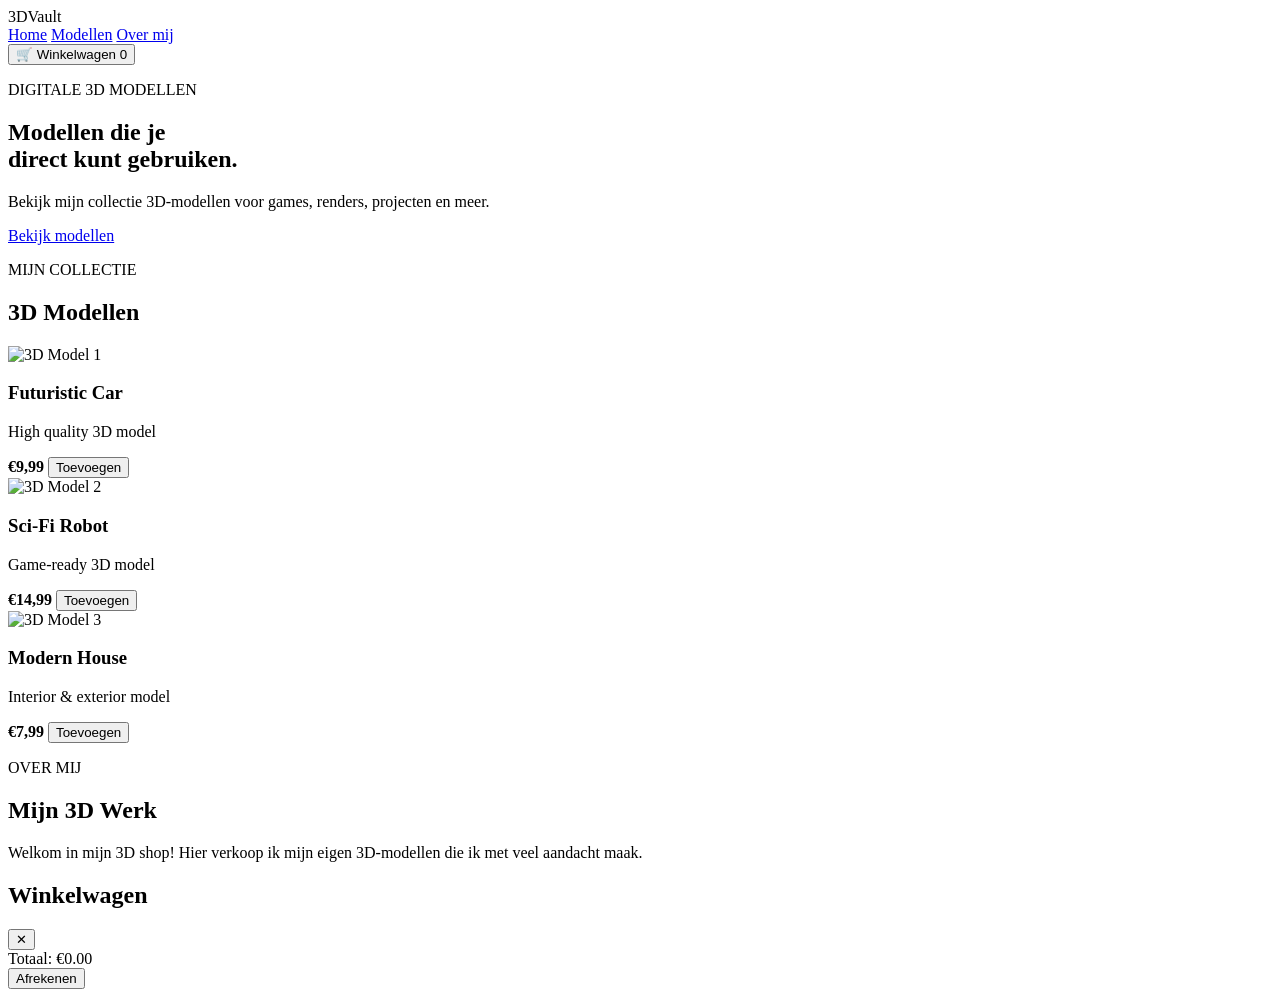
==== index.html @ 5f4915e8 "Add initial index.html for 3D shop Initial HTML structure for a 3D shop website, including sections " ====
<!DOCTYPE html>
<html lang="nl">
<head>
    <meta charset="UTF-8">
    <meta name="viewport" content="width=device-width, initial-scale=1.0">
    <title>Mijn 3D Shop</title>
    <link rel="stylesheet" href="style.css">
</head>

<body>

<header>
    <div class="logo">3D<span>Vault</span></div>

    <nav>
        <a href="#home">Home</a>
        <a href="#models">Modellen</a>
        <a href="#about">Over mij</a>
    </nav>

    <button class="cart-button" onclick="openCart()">
        🛒 Winkelwagen <span id="cart-count">0</span>
    </button>
</header>


<section id="home" class="hero">
    <div>
        <p class="small-title">DIGITALE 3D MODELLEN</p>

        <h1>Modellen die je<br><span>direct kunt gebruiken.</span></h1>

        <p class="hero-text">
            Bekijk mijn collectie 3D-modellen voor games,
            renders, projecten en meer.
        </p>

        <a href="#models" class="hero-button">Bekijk modellen</a>
    </div>
</section>


<section id="models" class="products-section">

    <div class="section-title">
        <p class="small-title">MIJN COLLECTIE</p>
        <h2>3D Modellen</h2>
    </div>

    <div class="products">

        <!-- MODEL 1 -->
        <div class="product">
            <div class="product-image">
                <img src="images/model1.jpg" alt="3D Model 1">
            </div>

            <div class="product-info">
                <h3>Futuristic Car</h3>
                <p>High quality 3D model</p>

                <div class="product-bottom">
                    <strong>€9,99</strong>
                    <button onclick="addToCart('Futuristic Car', 9.99)">
                        Toevoegen
                    </button>
                </div>
            </div>
        </div>


        <!-- MODEL 2 -->
        <div class="product">
            <div class="product-image">
                <img src="images/model2.jpg" alt="3D Model 2">
            </div>

            <div class="product-info">
                <h3>Sci-Fi Robot</h3>
                <p>Game-ready 3D model</p>

                <div class="product-bottom">
                    <strong>€14,99</strong>
                    <button onclick="addToCart('Sci-Fi Robot', 14.99)">
                        Toevoegen
                    </button>
                </div>
            </div>
        </div>


        <!-- MODEL 3 -->
        <div class="product">
            <div class="product-image">
                <img src="images/model3.jpg" alt="3D Model 3">
            </div>

            <div class="product-info">
                <h3>Modern House</h3>
                <p>Interior & exterior model</p>

                <div class="product-bottom">
                    <strong>€7,99</strong>
                    <button onclick="addToCart('Modern House', 7.99)">
                        Toevoegen
                    </button>
                </div>
            </div>
        </div>

    </div>
</section>


<section id="about" class="about">
    <p class="small-title">OVER MIJ</p>

    <h2>Mijn 3D Werk</h2>

    <p>
        Welkom in mijn 3D shop! Hier verkoop ik mijn eigen
        3D-modellen die ik met veel aandacht maak.
    </p>
</section>


<!-- WINKELWAGEN -->

<div id="cart" class="cart">
    <div class="cart-header">
        <h2>Winkelwagen</h2>
        <button onclick="closeCart()">✕</button>
    </div>

    <div id="cart-items"></div>

    <div class="cart-total">
        Totaal: €<span id="cart-total">0.00</span>
    </div>

    <button class="checkout-button" onclick="checkout()">
        Afrekenen
    </button>
</div>


<script src="script.js"></script>

</body>
</html>
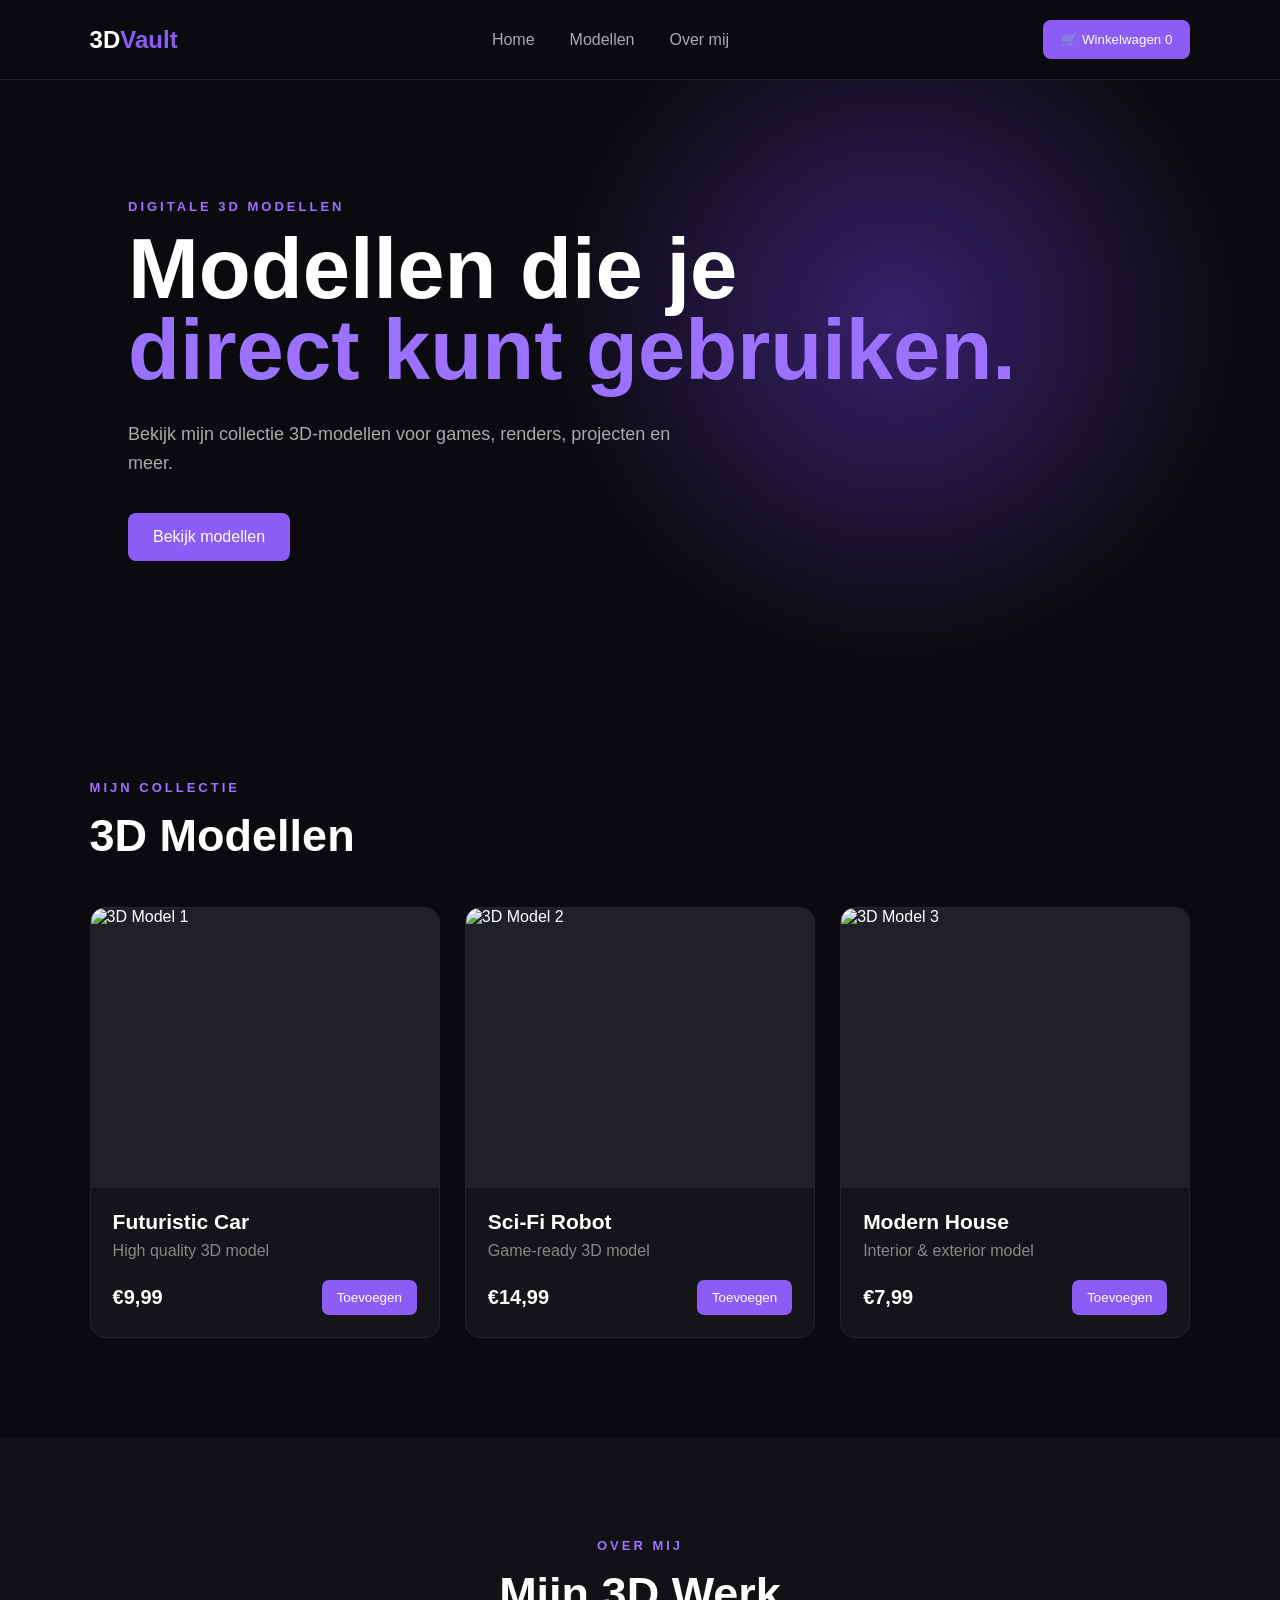
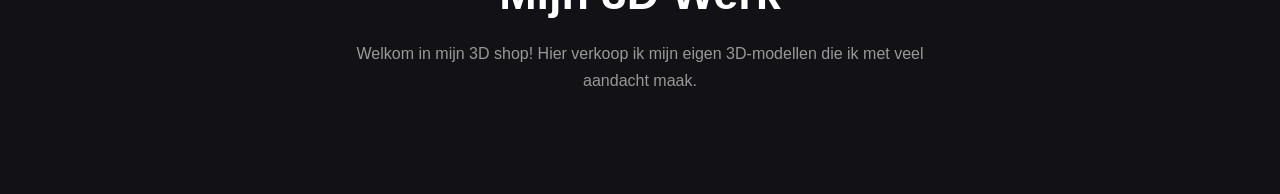
==== commit 5d03312f: "Install Vercel Web Analytics ## Vercel Web Analytics Implementation  Successfully implemented Vercel" ====
--- a/index.html
+++ b/index.html
@@ -5,6 +5,10 @@
     <meta name="viewport" content="width=device-width, initial-scale=1.0">
     <title>Mijn 3D Shop</title>
     <link rel="stylesheet" href="style.css">
+    <script>
+        window.va = window.va || function () { (window.vaq = window.vaq || []).push(arguments); };
+    </script>
+    <script defer src="/_vercel/insights/script.js"></script>
 </head>
 
 <body>
--- a/style.css
+++ b/style.css
@@ -0,0 +1,291 @@
+* {
+    box-sizing: border-box;
+    margin: 0;
+    padding: 0;
+}
+
+html {
+    scroll-behavior: smooth;
+}
+
+body {
+    font-family: Arial, sans-serif;
+    background: #0b0b0f;
+    color: white;
+}
+
+
+/* HEADER */
+
+header {
+    height: 80px;
+    display: flex;
+    align-items: center;
+    justify-content: space-between;
+    padding: 0 7%;
+    border-bottom: 1px solid #222;
+    background: #0b0b0f;
+    position: sticky;
+    top: 0;
+    z-index: 10;
+}
+
+.logo {
+    font-size: 24px;
+    font-weight: 800;
+}
+
+.logo span {
+    color: #8b5cf6;
+}
+
+nav {
+    display: flex;
+    gap: 35px;
+}
+
+nav a {
+    color: #aaa;
+    text-decoration: none;
+}
+
+nav a:hover {
+    color: white;
+}
+
+.cart-button {
+    background: #8b5cf6;
+    border: none;
+    color: white;
+    padding: 12px 18px;
+    border-radius: 8px;
+    cursor: pointer;
+}
+
+
+/* HERO */
+
+.hero {
+    min-height: 600px;
+    display: flex;
+    align-items: center;
+    padding: 80px 10%;
+
+    background:
+        radial-gradient(circle at 70% 40%, #38206d 0%, transparent 35%),
+        #0b0b0f;
+}
+
+.small-title {
+    color: #9b72ff;
+    font-size: 13px;
+    font-weight: bold;
+    letter-spacing: 3px;
+    margin-bottom: 15px;
+}
+
+.hero h1 {
+    font-size: clamp(45px, 7vw, 85px);
+    line-height: 0.95;
+    margin-bottom: 30px;
+}
+
+.hero h1 span {
+    color: #9b72ff;
+}
+
+.hero-text {
+    max-width: 550px;
+    color: #aaa;
+    font-size: 18px;
+    line-height: 1.6;
+    margin-bottom: 35px;
+}
+
+.hero-button {
+    display: inline-block;
+    background: #8b5cf6;
+    color: white;
+    text-decoration: none;
+    padding: 15px 25px;
+    border-radius: 8px;
+}
+
+
+/* PRODUCTS */
+
+.products-section {
+    padding: 100px 7%;
+}
+
+.section-title {
+    margin-bottom: 45px;
+}
+
+.section-title h2 {
+    font-size: 45px;
+}
+
+.products {
+    display: grid;
+    grid-template-columns: repeat(3, 1fr);
+    gap: 25px;
+}
+
+.product {
+    background: #141419;
+    border: 1px solid #24242c;
+    border-radius: 15px;
+    overflow: hidden;
+    transition: 0.25s;
+}
+
+.product:hover {
+    transform: translateY(-5px);
+    border-color: #8b5cf6;
+}
+
+.product-image {
+    height: 280px;
+    background: #202027;
+}
+
+.product-image img {
+    width: 100%;
+    height: 100%;
+    object-fit: cover;
+}
+
+.product-info {
+    padding: 22px;
+}
+
+.product-info h3 {
+    font-size: 21px;
+    margin-bottom: 8px;
+}
+
+.product-info p {
+    color: #888;
+    margin-bottom: 20px;
+}
+
+.product-bottom {
+    display: flex;
+    align-items: center;
+    justify-content: space-between;
+}
+
+.product-bottom strong {
+    font-size: 20px;
+}
+
+.product-bottom button {
+    border: none;
+    background: #8b5cf6;
+    color: white;
+    padding: 10px 15px;
+    border-radius: 7px;
+    cursor: pointer;
+}
+
+
+/* ABOUT */
+
+.about {
+    padding: 100px 15%;
+    text-align: center;
+    background: #111116;
+}
+
+.about h2 {
+    font-size: 45px;
+    margin-bottom: 20px;
+}
+
+.about p:last-child {
+    color: #999;
+    line-height: 1.7;
+    max-width: 600px;
+    margin: auto;
+}
+
+
+/* CART */
+
+.cart {
+    position: fixed;
+    right: -420px;
+    top: 0;
+    width: 400px;
+    height: 100vh;
+    background: #16161c;
+    border-left: 1px solid #333;
+    padding: 25px;
+    z-index: 100;
+    transition: 0.3s;
+}
+
+.cart.open {
+    right: 0;
+}
+
+.cart-header {
+    display: flex;
+    justify-content: space-between;
+    margin-bottom: 30px;
+}
+
+.cart-header button {
+    background: none;
+    border: none;
+    color: white;
+    font-size: 22px;
+    cursor: pointer;
+}
+
+.cart-item {
+    display: flex;
+    justify-content: space-between;
+    padding: 15px 0;
+    border-bottom: 1px solid #333;
+}
+
+.cart-total {
+    margin-top: 30px;
+    font-size: 20px;
+    font-weight: bold;
+}
+
+.checkout-button {
+    width: 100%;
+    margin-top: 20px;
+    padding: 15px;
+    border: none;
+    background: #8b5cf6;
+    color: white;
+    border-radius: 8px;
+    cursor: pointer;
+}
+
+
+/* MOBILE */
+
+@media (max-width: 800px) {
+
+    nav {
+        display: none;
+    }
+
+    .products {
+        grid-template-columns: 1fr;
+    }
+
+    .hero {
+        padding: 60px 7%;
+    }
+
+    .cart {
+        width: 100%;
+    }
+}
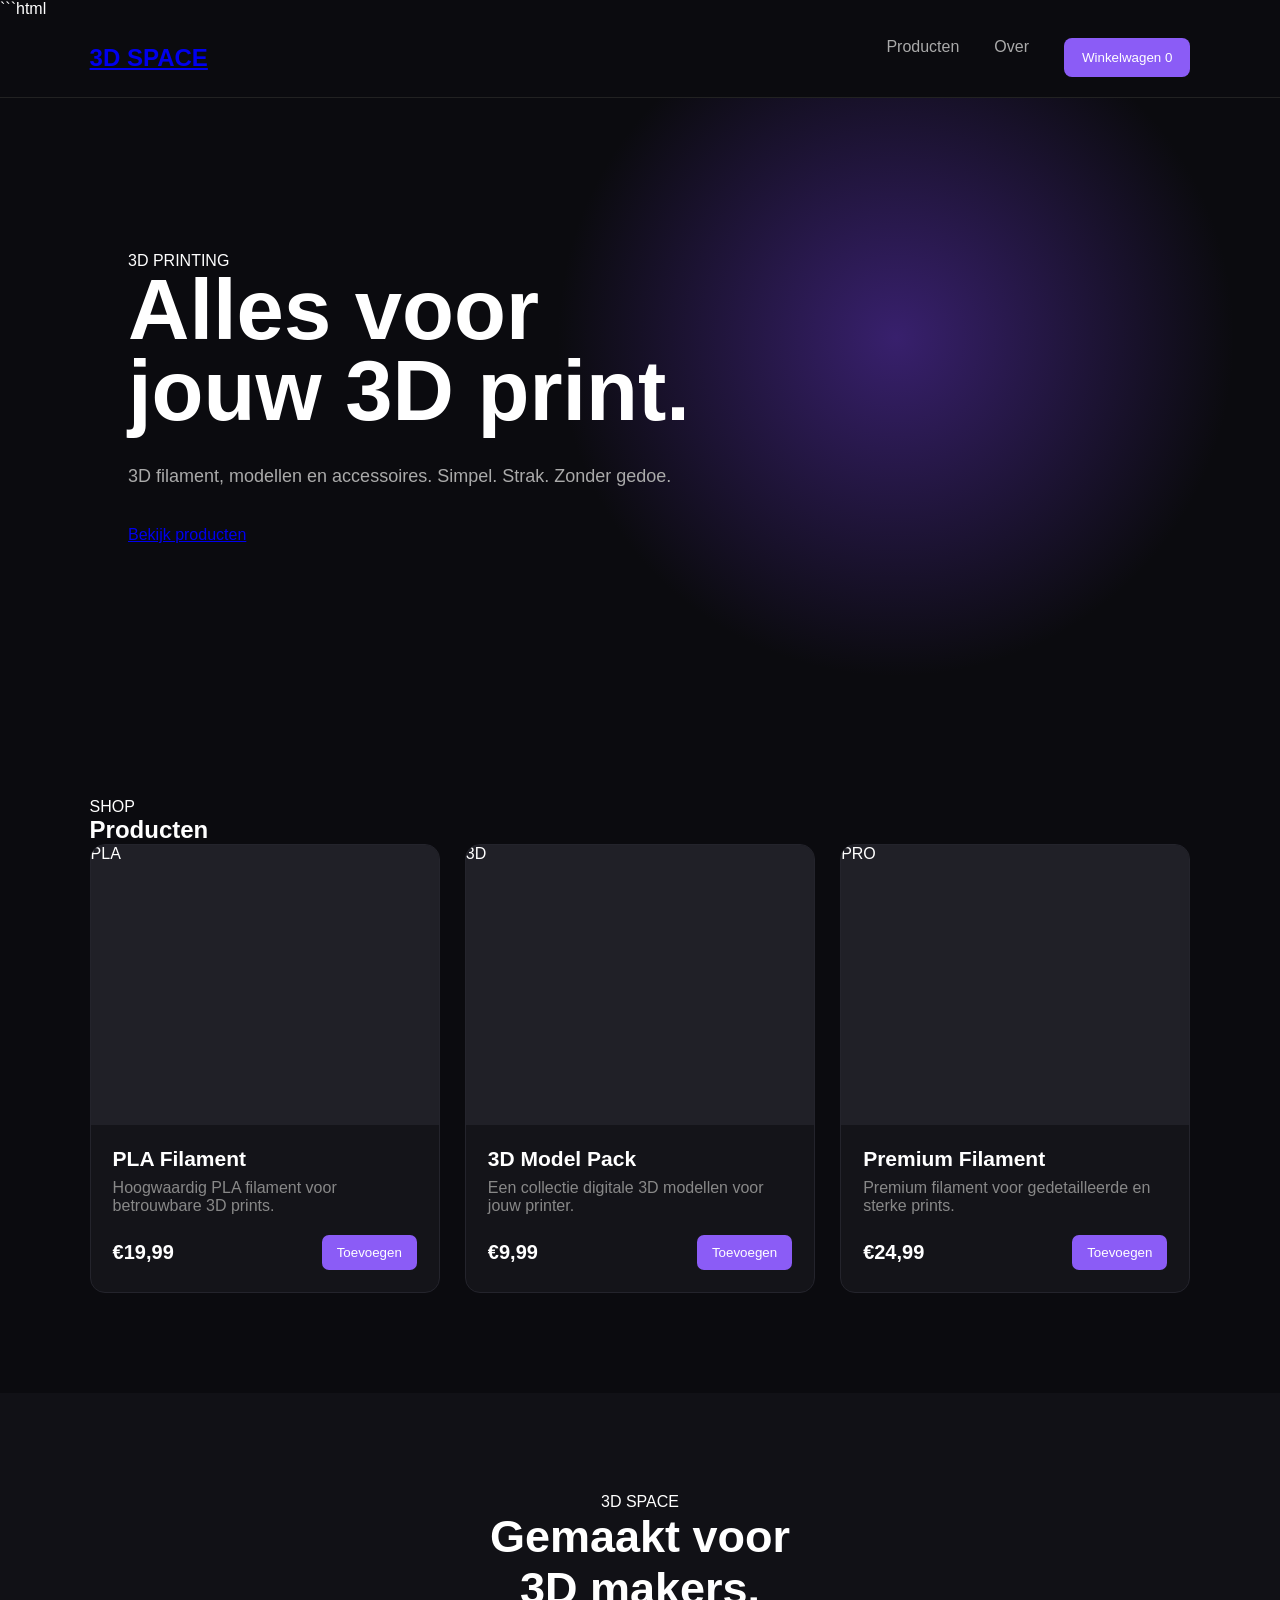
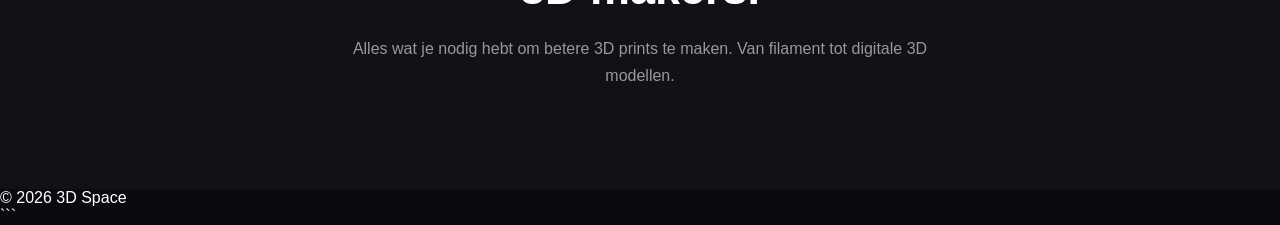
==== commit 61401134: "index.html" ====
--- a/index.html
+++ b/index.html
@@ -1,154 +1,172 @@
+```html
 <!DOCTYPE html>
 <html lang="nl">
 <head>
     <meta charset="UTF-8">
     <meta name="viewport" content="width=device-width, initial-scale=1.0">
-    <title>Mijn 3D Shop</title>
+
+    <title>3D Space | 3D Filament & 3D Modellen</title>
+
+    <meta name="description" content="Ontdek 3D filament, 3D modellen en 3D-printproducten bij 3D Space. Simpel, snel en betaalbaar.">
+
+    <meta name="keywords" content="3D filament, PLA filament, 3D modellen, 3D print, 3D printing, filament kopen">
+
+    <link rel="icon" type="image/png" href="/favicon.png">
+
     <link rel="stylesheet" href="style.css">
-    <script>
-        window.va = window.va || function () { (window.vaq = window.vaq || []).push(arguments); };
-    </script>
-    <script defer src="/_vercel/insights/script.js"></script>
 </head>
 
 <body>
 
-<header>
-    <div class="logo">3D<span>Vault</span></div>
+    <header class="navbar">
+        <a href="/" class="logo">3D SPACE</a>
 
-    <nav>
-        <a href="#home">Home</a>
-        <a href="#models">Modellen</a>
-        <a href="#about">Over mij</a>
-    </nav>
-
-    <button class="cart-button" onclick="openCart()">
-        🛒 Winkelwagen <span id="cart-count">0</span>
-    </button>
-</header>
+        <nav>
+            <a href="#producten">Producten</a>
+            <a href="#over">Over</a>
+            <button onclick="openCart()" class="cart-button">
+                Winkelwagen <span id="cart-count">0</span>
+            </button>
+        </nav>
+    </header>
 
 
-<section id="home" class="hero">
-    <div>
-        <p class="small-title">DIGITALE 3D MODELLEN</p>
+    <main>
 
-        <h1>Modellen die je<br><span>direct kunt gebruiken.</span></h1>
+        <section class="hero">
+            <div class="hero-content">
+                <p class="eyebrow">3D PRINTING</p>
 
-        <p class="hero-text">
-            Bekijk mijn collectie 3D-modellen voor games,
-            renders, projecten en meer.
-        </p>
+                <h1>Alles voor<br>jouw 3D print.</h1>
 
-        <a href="#models" class="hero-button">Bekijk modellen</a>
-    </div>
-</section>
+                <p class="hero-text">
+                    3D filament, modellen en accessoires.
+                    Simpel. Strak. Zonder gedoe.
+                </p>
+
+                <a href="#producten" class="button">
+                    Bekijk producten
+                </a>
+            </div>
+        </section>
 
 
-<section id="models" class="products-section">
+        <section id="producten" class="products-section">
 
-    <div class="section-title">
-        <p class="small-title">MIJN COLLECTIE</p>
-        <h2>3D Modellen</h2>
-    </div>
-
-    <div class="products">
-
-        <!-- MODEL 1 -->
-        <div class="product">
-            <div class="product-image">
-                <img src="images/model1.jpg" alt="3D Model 1">
+            <div class="section-header">
+                <p class="eyebrow">SHOP</p>
+                <h2>Producten</h2>
             </div>
 
-            <div class="product-info">
-                <h3>Futuristic Car</h3>
-                <p>High quality 3D model</p>
+            <div class="products">
 
-                <div class="product-bottom">
-                    <strong>€9,99</strong>
-                    <button onclick="addToCart('Futuristic Car', 9.99)">
-                        Toevoegen
-                    </button>
-                </div>
+                <article class="product">
+                    <div class="product-image">
+                        <span>PLA</span>
+                    </div>
+
+                    <div class="product-info">
+                        <h3>PLA Filament</h3>
+                        <p>Hoogwaardig PLA filament voor betrouwbare 3D prints.</p>
+
+                        <div class="product-bottom">
+                            <strong>€19,99</strong>
+                            <button onclick="addToCart('PLA Filament', 19.99)">
+                                Toevoegen
+                            </button>
+                        </div>
+                    </div>
+                </article>
+
+
+                <article class="product">
+                    <div class="product-image">
+                        <span>3D</span>
+                    </div>
+
+                    <div class="product-info">
+                        <h3>3D Model Pack</h3>
+                        <p>Een collectie digitale 3D modellen voor jouw printer.</p>
+
+                        <div class="product-bottom">
+                            <strong>€9,99</strong>
+                            <button onclick="addToCart('3D Model Pack', 9.99)">
+                                Toevoegen
+                            </button>
+                        </div>
+                    </div>
+                </article>
+
+
+                <article class="product">
+                    <div class="product-image">
+                        <span>PRO</span>
+                    </div>
+
+                    <div class="product-info">
+                        <h3>Premium Filament</h3>
+                        <p>Premium filament voor gedetailleerde en sterke prints.</p>
+
+                        <div class="product-bottom">
+                            <strong>€24,99</strong>
+                            <button onclick="addToCart('Premium Filament', 24.99)">
+                                Toevoegen
+                            </button>
+                        </div>
+                    </div>
+                </article>
+
             </div>
+
+        </section>
+
+
+        <section id="over" class="about">
+
+            <p class="eyebrow">3D SPACE</p>
+
+            <h2>Gemaakt voor<br>3D makers.</h2>
+
+            <p>
+                Alles wat je nodig hebt om betere 3D prints te maken.
+                Van filament tot digitale 3D modellen.
+            </p>
+
+        </section>
+
+    </main>
+
+
+    <div id="cart" class="cart">
+
+        <div class="cart-header">
+            <h2>Winkelwagen</h2>
+            <button onclick="closeCart()">×</button>
         </div>
 
+        <div id="cart-items"></div>
 
-        <!-- MODEL 2 -->
-        <div class="product">
-            <div class="product-image">
-                <img src="images/model2.jpg" alt="3D Model 2">
-            </div>
+        <div class="cart-footer">
+            <strong>Totaal: €<span id="cart-total">0.00</span></strong>
 
-            <div class="product-info">
-                <h3>Sci-Fi Robot</h3>
-                <p>Game-ready 3D model</p>
-
-                <div class="product-bottom">
-                    <strong>€14,99</strong>
-                    <button onclick="addToCart('Sci-Fi Robot', 14.99)">
-                        Toevoegen
-                    </button>
-                </div>
-            </div>
-        </div>
-
-
-        <!-- MODEL 3 -->
-        <div class="product">
-            <div class="product-image">
-                <img src="images/model3.jpg" alt="3D Model 3">
-            </div>
-
-            <div class="product-info">
-                <h3>Modern House</h3>
-                <p>Interior & exterior model</p>
-
-                <div class="product-bottom">
-                    <strong>€7,99</strong>
-                    <button onclick="addToCart('Modern House', 7.99)">
-                        Toevoegen
-                    </button>
-                </div>
-            </div>
+            <button onclick="checkout()" class="checkout">
+                Afrekenen
+            </button>
         </div>
 
     </div>
-</section>
 
 
-<section id="about" class="about">
-    <p class="small-title">OVER MIJ</p>
-
-    <h2>Mijn 3D Werk</h2>
-
-    <p>
-        Welkom in mijn 3D shop! Hier verkoop ik mijn eigen
-        3D-modellen die ik met veel aandacht maak.
-    </p>
-</section>
+    <div id="cart-overlay" onclick="closeCart()"></div>
 
 
-<!-- WINKELWAGEN -->
-
-<div id="cart" class="cart">
-    <div class="cart-header">
-        <h2>Winkelwagen</h2>
-        <button onclick="closeCart()">✕</button>
-    </div>
-
-    <div id="cart-items"></div>
-
-    <div class="cart-total">
-        Totaal: €<span id="cart-total">0.00</span>
-    </div>
-
-    <button class="checkout-button" onclick="checkout()">
-        Afrekenen
-    </button>
-</div>
+    <footer>
+        <p>© 2026 3D Space</p>
+    </footer>
 
 
-<script src="script.js"></script>
+    <script src="script.js"></script>
 
 </body>
 </html>
+```
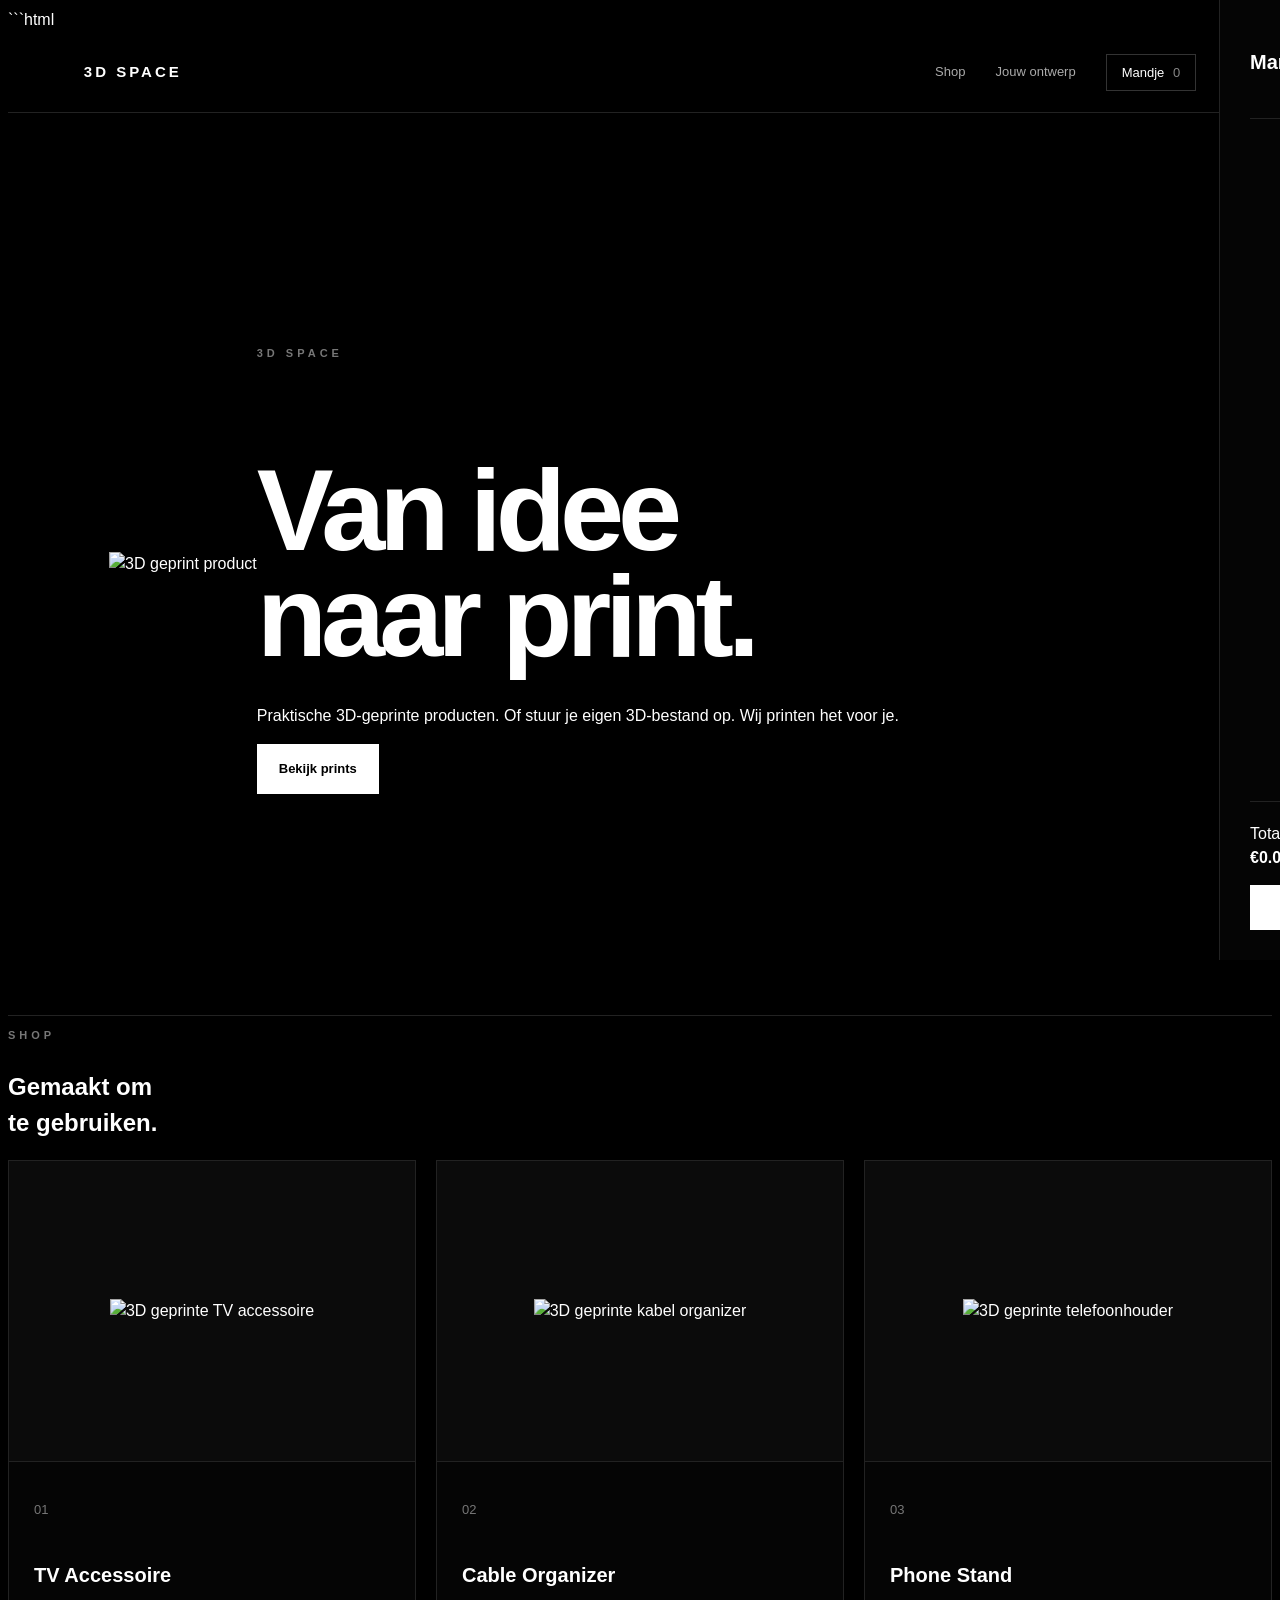
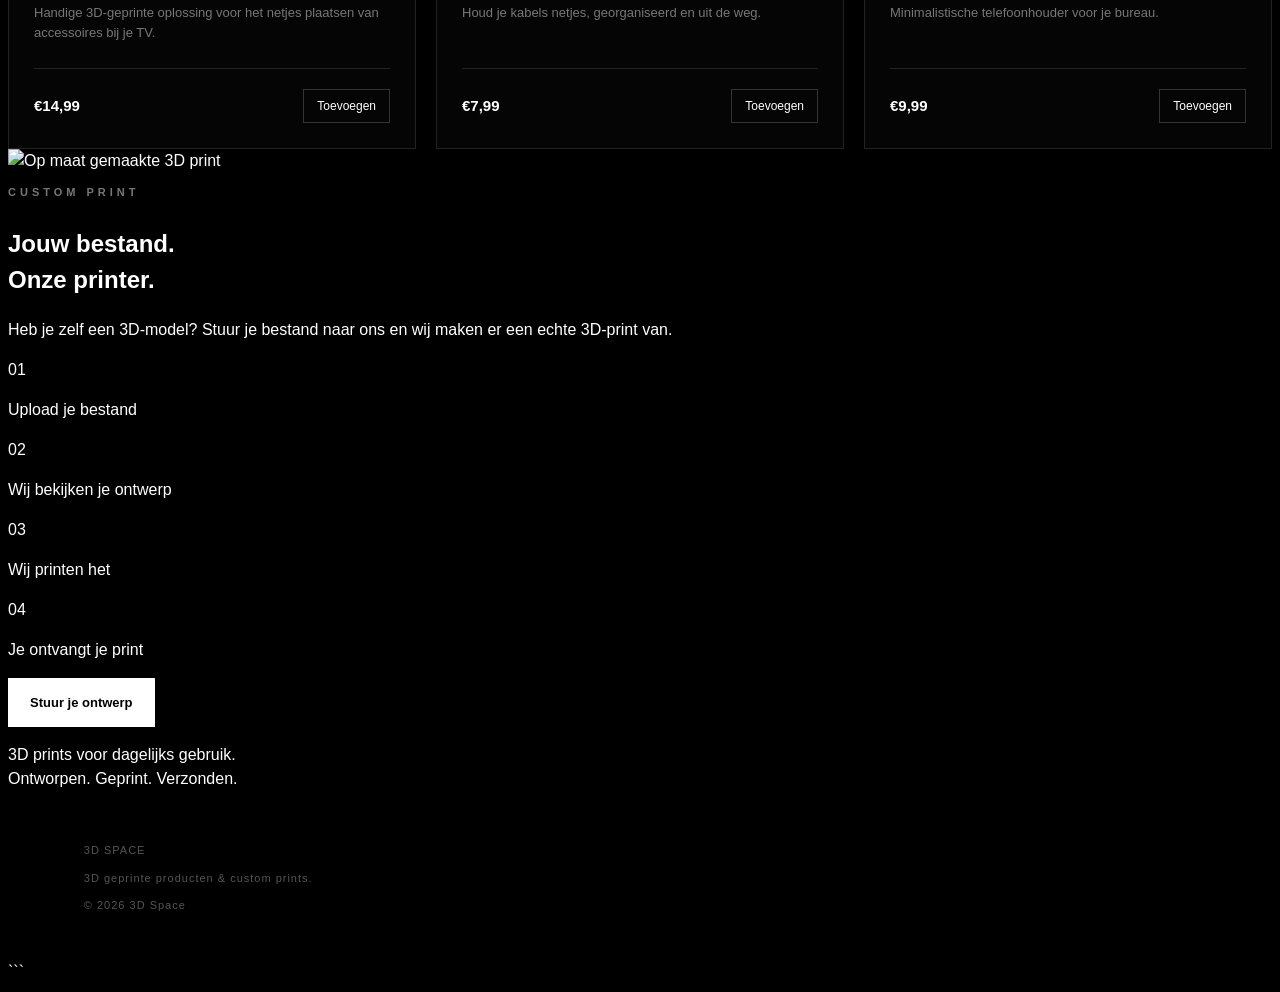
==== commit f3812155: "Update index.html for improved product presentation" ====
--- a/index.html
+++ b/index.html
@@ -5,27 +5,25 @@
     <meta charset="UTF-8">
     <meta name="viewport" content="width=device-width, initial-scale=1.0">
 
-    <title>3D Space | 3D Filament & 3D Modellen</title>
-
-    <meta name="description" content="Ontdek 3D filament, 3D modellen en 3D-printproducten bij 3D Space. Simpel, snel en betaalbaar.">
-
-    <meta name="keywords" content="3D filament, PLA filament, 3D modellen, 3D print, 3D printing, filament kopen">
+    <title>3D Space — 3D Geprinte Producten & Custom Prints</title>
+
+    <meta name="description" content="3D Space maakt 3D geprinte producten en print jouw eigen 3D-bestand. Ontdek praktische 3D prints of stuur je eigen ontwerp op.">
 
     <link rel="icon" type="image/png" href="/favicon.png">
-
     <link rel="stylesheet" href="style.css">
 </head>
 
 <body>
 
+    <!-- NAVIGATION -->
     <header class="navbar">
-        <a href="/" class="logo">3D SPACE</a>
+        <a href="#" class="logo">3D SPACE</a>
 
         <nav>
-            <a href="#producten">Producten</a>
-            <a href="#over">Over</a>
-            <button onclick="openCart()" class="cart-button">
-                Winkelwagen <span id="cart-count">0</span>
+            <a href="#shop">Shop</a>
+            <a href="#custom">Jouw ontwerp</a>
+            <button class="cart-button" onclick="openCart()">
+                Mandje <span id="cart-count">0</span>
             </button>
         </nav>
     </header>
@@ -33,87 +31,127 @@
 
     <main>
 
+        <!-- HERO -->
         <section class="hero">
+
+            <div class="hero-image">
+                <img src="images/hero.jpg" alt="3D geprint product">
+            </div>
+
             <div class="hero-content">
-                <p class="eyebrow">3D PRINTING</p>
-
-                <h1>Alles voor<br>jouw 3D print.</h1>
-
-                <p class="hero-text">
-                    3D filament, modellen en accessoires.
-                    Simpel. Strak. Zonder gedoe.
+                <p class="eyebrow">3D SPACE</p>
+
+                <h1>Van idee<br>naar print.</h1>
+
+                <p>
+                    Praktische 3D-geprinte producten.
+                    Of stuur je eigen 3D-bestand op.
+                    Wij printen het voor je.
                 </p>
 
-                <a href="#producten" class="button">
-                    Bekijk producten
+                <a href="#shop" class="button">
+                    Bekijk prints
                 </a>
             </div>
-        </section>
-
-
-        <section id="producten" class="products-section">
-
-            <div class="section-header">
+
+        </section>
+
+
+        <!-- SHOP -->
+        <section id="shop" class="shop">
+
+            <div class="section-heading">
                 <p class="eyebrow">SHOP</p>
-                <h2>Producten</h2>
-            </div>
+                <h2>Gemaakt om<br>te gebruiken.</h2>
+            </div>
+
 
             <div class="products">
 
+                <!-- PRODUCT 1 -->
                 <article class="product">
+
                     <div class="product-image">
-                        <span>PLA</span>
+                        <img src="images/tv-mount.jpg" alt="3D geprinte TV accessoire">
                     </div>
 
                     <div class="product-info">
-                        <h3>PLA Filament</h3>
-                        <p>Hoogwaardig PLA filament voor betrouwbare 3D prints.</p>
+                        <p class="product-number">01</p>
+
+                        <h3>TV Accessoire</h3>
+
+                        <p>
+                            Handige 3D-geprinte oplossing voor
+                            het netjes plaatsen van accessoires bij je TV.
+                        </p>
 
                         <div class="product-bottom">
-                            <strong>€19,99</strong>
-                            <button onclick="addToCart('PLA Filament', 19.99)">
+                            <strong>€14,99</strong>
+
+                            <button onclick="addToCart('TV Accessoire', 14.99)">
                                 Toevoegen
                             </button>
                         </div>
                     </div>
+
                 </article>
 
 
+                <!-- PRODUCT 2 -->
                 <article class="product">
+
                     <div class="product-image">
-                        <span>3D</span>
+                        <img src="images/cable-organizer.jpg" alt="3D geprinte kabel organizer">
                     </div>
 
                     <div class="product-info">
-                        <h3>3D Model Pack</h3>
-                        <p>Een collectie digitale 3D modellen voor jouw printer.</p>
+                        <p class="product-number">02</p>
+
+                        <h3>Cable Organizer</h3>
+
+                        <p>
+                            Houd je kabels netjes, georganiseerd
+                            en uit de weg.
+                        </p>
 
                         <div class="product-bottom">
-                            <strong>€9,99</strong>
-                            <button onclick="addToCart('3D Model Pack', 9.99)">
+                            <strong>€7,99</strong>
+
+                            <button onclick="addToCart('Cable Organizer', 7.99)">
                                 Toevoegen
                             </button>
                         </div>
                     </div>
+
                 </article>
 
 
+                <!-- PRODUCT 3 -->
                 <article class="product">
+
                     <div class="product-image">
-                        <span>PRO</span>
+                        <img src="images/phone-stand.jpg" alt="3D geprinte telefoonhouder">
                     </div>
 
                     <div class="product-info">
-                        <h3>Premium Filament</h3>
-                        <p>Premium filament voor gedetailleerde en sterke prints.</p>
+                        <p class="product-number">03</p>
+
+                        <h3>Phone Stand</h3>
+
+                        <p>
+                            Minimalistische telefoonhouder
+                            voor je bureau.
+                        </p>
 
                         <div class="product-bottom">
-                            <strong>€24,99</strong>
-                            <button onclick="addToCart('Premium Filament', 24.99)">
+                            <strong>€9,99</strong>
+
+                            <button onclick="addToCart('Phone Stand', 9.99)">
                                 Toevoegen
                             </button>
                         </div>
                     </div>
+
                 </article>
 
             </div>
@@ -121,15 +159,65 @@
         </section>
 
 
-        <section id="over" class="about">
-
-            <p class="eyebrow">3D SPACE</p>
-
-            <h2>Gemaakt voor<br>3D makers.</h2>
+        <!-- CUSTOM PRINT -->
+        <section id="custom" class="custom">
+
+            <div class="custom-image">
+                <img src="images/custom-print.jpg" alt="Op maat gemaakte 3D print">
+            </div>
+
+            <div class="custom-content">
+
+                <p class="eyebrow">CUSTOM PRINT</p>
+
+                <h2>Jouw bestand.<br>Onze printer.</h2>
+
+                <p>
+                    Heb je zelf een 3D-model?
+                    Stuur je bestand naar ons en wij
+                    maken er een echte 3D-print van.
+                </p>
+
+                <div class="custom-steps">
+
+                    <div>
+                        <span>01</span>
+                        <p>Upload je bestand</p>
+                    </div>
+
+                    <div>
+                        <span>02</span>
+                        <p>Wij bekijken je ontwerp</p>
+                    </div>
+
+                    <div>
+                        <span>03</span>
+                        <p>Wij printen het</p>
+                    </div>
+
+                    <div>
+                        <span>04</span>
+                        <p>Je ontvangt je print</p>
+                    </div>
+
+                </div>
+
+                <a href="mailto:info@3d-san.com" class="button">
+                    Stuur je ontwerp
+                </a>
+
+            </div>
+
+        </section>
+
+
+        <!-- SIMPLE INFO -->
+        <section class="statement">
 
             <p>
-                Alles wat je nodig hebt om betere 3D prints te maken.
-                Van filament tot digitale 3D modellen.
+                3D prints voor dagelijks gebruik.
+                <br>
+                Ontworpen. Geprint. Verzonden.
             </p>
 
         </section>
@@ -137,31 +225,50 @@
     </main>
 
 
-    <div id="cart" class="cart">
+    <!-- CART -->
+    <div id="cart-overlay" onclick="closeCart()"></div>
+
+    <aside id="cart" class="cart">
 
         <div class="cart-header">
-            <h2>Winkelwagen</h2>
+            <h2>Mandje</h2>
+
             <button onclick="closeCart()">×</button>
         </div>
 
         <div id="cart-items"></div>
 
         <div class="cart-footer">
-            <strong>Totaal: €<span id="cart-total">0.00</span></strong>
-
-            <button onclick="checkout()" class="checkout">
+
+            <div class="cart-total">
+                <span>Totaal</span>
+                <strong>€<span id="cart-total">0.00</span></strong>
+            </div>
+
+            <button class="checkout" onclick="checkout()">
                 Afrekenen
             </button>
+
         </div>
 
-    </div>
-
-
-    <div id="cart-overlay" onclick="closeCart()"></div>
-
-
+    </aside>
+
+
+    <!-- FOOTER -->
     <footer>
-        <p>© 2026 3D Space</p>
+
+        <div class="footer-logo">
+            3D SPACE
+        </div>
+
+        <p>
+            3D geprinte producten & custom prints.
+        </p>
+
+        <p>
+            © 2026 3D Space
+        </p>
+
     </footer>
 
 
--- a/style.css
+++ b/style.css
@@ -1,7 +1,8 @@
+```css
 * {
-    box-sizing: border-box;
     margin: 0;
     padding: 0;
+    box-sizing: border-box;
 }
 
 html {
@@ -9,221 +10,273 @@
 }
 
 body {
-    font-family: Arial, sans-serif;
-    background: #0b0b0f;
-    color: white;
-}
-
-
-/* HEADER */
-
-header {
+    font-family: Arial, Helvetica, sans-serif;
+    background: #000;
+    color: #fff;
+    line-height: 1.5;
+}
+
+/* =========================
+   NAVBAR
+========================= */
+
+.navbar {
     height: 80px;
+    padding: 0 6%;
     display: flex;
     align-items: center;
     justify-content: space-between;
-    padding: 0 7%;
-    border-bottom: 1px solid #222;
-    background: #0b0b0f;
+    border-bottom: 1px solid #222;
     position: sticky;
     top: 0;
-    z-index: 10;
+    background: rgba(0, 0, 0, 0.92);
+    backdrop-filter: blur(12px);
+    z-index: 100;
 }
 
 .logo {
-    font-size: 24px;
-    font-weight: 800;
-}
-
-.logo span {
-    color: #8b5cf6;
-}
-
-nav {
-    display: flex;
-    gap: 35px;
-}
-
-nav a {
+    color: #fff;
+    text-decoration: none;
+    font-size: 15px;
+    font-weight: 700;
+    letter-spacing: 3px;
+}
+
+.navbar nav {
+    display: flex;
+    align-items: center;
+    gap: 30px;
+}
+
+.navbar nav a {
     color: #aaa;
     text-decoration: none;
-}
-
-nav a:hover {
-    color: white;
+    font-size: 13px;
+    transition: color 0.2s ease;
+}
+
+.navbar nav a:hover {
+    color: #fff;
 }
 
 .cart-button {
-    background: #8b5cf6;
-    border: none;
-    color: white;
-    padding: 12px 18px;
-    border-radius: 8px;
+    border: 1px solid #333;
+    background: transparent;
+    color: #fff;
+    padding: 10px 15px;
+    font-size: 13px;
     cursor: pointer;
-}
-
-
-/* HERO */
+    transition: 0.2s ease;
+}
+
+.cart-button:hover {
+    background: #fff;
+    color: #000;
+}
+
+#cart-count {
+    margin-left: 5px;
+    color: #888;
+}
+
+
+/* =========================
+   HERO
+========================= */
 
 .hero {
-    min-height: 600px;
-    display: flex;
-    align-items: center;
-    padding: 80px 10%;
-
-    background:
-        radial-gradient(circle at 70% 40%, #38206d 0%, transparent 35%),
-        #0b0b0f;
-}
-
-.small-title {
-    color: #9b72ff;
+    min-height: 78vh;
+    display: flex;
+    align-items: center;
+    padding: 100px 8%;
+    border-bottom: 1px solid #222;
+}
+
+.hero-content {
+    max-width: 800px;
+}
+
+.eyebrow {
+    color: #777;
+    font-size: 11px;
+    font-weight: 700;
+    letter-spacing: 4px;
+    margin-bottom: 25px;
+}
+
+.hero h1 {
+    font-size: clamp(55px, 9vw, 120px);
+    line-height: 0.92;
+    letter-spacing: -6px;
+    font-weight: 700;
+    margin-bottom: 35px;
+}
+
+.hero-text {
+    max-width: 430px;
+    color: #999;
+    font-size: 17px;
+    margin-bottom: 35px;
+}
+
+.button {
+    display: inline-block;
+    padding: 15px 22px;
+    background: #fff;
+    color: #000;
+    text-decoration: none;
     font-size: 13px;
-    font-weight: bold;
-    letter-spacing: 3px;
-    margin-bottom: 15px;
-}
-
-.hero h1 {
-    font-size: clamp(45px, 7vw, 85px);
-    line-height: 0.95;
-    margin-bottom: 30px;
-}
-
-.hero h1 span {
-    color: #9b72ff;
-}
-
-.hero-text {
-    max-width: 550px;
-    color: #aaa;
-    font-size: 18px;
-    line-height: 1.6;
-    margin-bottom: 35px;
-}
-
-.hero-button {
-    display: inline-block;
-    background: #8b5cf6;
-    color: white;
-    text-decoration: none;
-    padding: 15px 25px;
-    border-radius: 8px;
-}
-
-
-/* PRODUCTS */
+    font-weight: 700;
+    transition: 0.2s ease;
+}
+
+.button:hover {
+    background: #ccc;
+}
+
+
+/* =========================
+   PRODUCTS
+========================= */
 
 .products-section {
-    padding: 100px 7%;
-}
-
-.section-title {
-    margin-bottom: 45px;
-}
-
-.section-title h2 {
-    font-size: 45px;
+    padding: 120px 6%;
+    border-bottom: 1px solid #222;
+}
+
+.section-header {
+    margin-bottom: 60px;
+}
+
+.section-header h2 {
+    font-size: 48px;
+    letter-spacing: -2px;
 }
 
 .products {
     display: grid;
     grid-template-columns: repeat(3, 1fr);
-    gap: 25px;
+    gap: 20px;
 }
 
 .product {
-    background: #141419;
-    border: 1px solid #24242c;
-    border-radius: 15px;
-    overflow: hidden;
-    transition: 0.25s;
+    border: 1px solid #222;
+    background: #050505;
+    transition: transform 0.25s ease, border-color 0.25s ease;
 }
 
 .product:hover {
     transform: translateY(-5px);
-    border-color: #8b5cf6;
+    border-color: #555;
 }
 
 .product-image {
-    height: 280px;
-    background: #202027;
-}
-
-.product-image img {
-    width: 100%;
-    height: 100%;
-    object-fit: cover;
+    height: 300px;
+    background: #0b0b0b;
+    border-bottom: 1px solid #222;
+    display: flex;
+    align-items: center;
+    justify-content: center;
+}
+
+.product-image span {
+    font-size: 12px;
+    letter-spacing: 5px;
+    color: #555;
 }
 
 .product-info {
-    padding: 22px;
+    padding: 25px;
 }
 
 .product-info h3 {
-    font-size: 21px;
-    margin-bottom: 8px;
+    font-size: 20px;
+    margin-bottom: 10px;
 }
 
 .product-info p {
-    color: #888;
-    margin-bottom: 20px;
+    color: #777;
+    font-size: 13px;
+    min-height: 40px;
 }
 
 .product-bottom {
+    margin-top: 25px;
+    padding-top: 20px;
+    border-top: 1px solid #222;
     display: flex;
     align-items: center;
     justify-content: space-between;
 }
 
 .product-bottom strong {
-    font-size: 20px;
+    font-size: 15px;
 }
 
 .product-bottom button {
-    border: none;
-    background: #8b5cf6;
-    color: white;
-    padding: 10px 15px;
-    border-radius: 7px;
+    background: transparent;
+    color: #fff;
+    border: 1px solid #333;
+    padding: 9px 13px;
     cursor: pointer;
-}
-
-
-/* ABOUT */
+    font-size: 12px;
+    transition: 0.2s ease;
+}
+
+.product-bottom button:hover {
+    background: #fff;
+    color: #000;
+}
+
+
+/* =========================
+   ABOUT
+========================= */
 
 .about {
-    padding: 100px 15%;
-    text-align: center;
-    background: #111116;
+    padding: 160px 8%;
+    border-bottom: 1px solid #222;
 }
 
 .about h2 {
-    font-size: 45px;
-    margin-bottom: 20px;
-}
-
-.about p:last-child {
-    color: #999;
-    line-height: 1.7;
-    max-width: 600px;
-    margin: auto;
-}
-
-
-/* CART */
+    font-size: clamp(45px, 7vw, 90px);
+    line-height: 0.95;
+    letter-spacing: -4px;
+    margin-bottom: 35px;
+}
+
+.about > p:last-child {
+    max-width: 500px;
+    color: #777;
+    font-size: 16px;
+}
+
+
+/* =========================
+   CART
+========================= */
+
+#cart-overlay {
+    position: fixed;
+    inset: 0;
+    background: rgba(0, 0, 0, 0.7);
+    display: none;
+    z-index: 199;
+}
 
 .cart {
     position: fixed;
+    top: 0;
     right: -420px;
-    top: 0;
-    width: 400px;
+    width: min(420px, 100%);
     height: 100vh;
-    background: #16161c;
-    border-left: 1px solid #333;
-    padding: 25px;
-    z-index: 100;
-    transition: 0.3s;
+    background: #050505;
+    border-left: 1px solid #222;
+    z-index: 200;
+    padding: 30px;
+    display: flex;
+    flex-direction: column;
+    transition: right 0.3s ease;
 }
 
 .cart.open {
@@ -232,60 +285,120 @@
 
 .cart-header {
     display: flex;
+    align-items: center;
     justify-content: space-between;
-    margin-bottom: 30px;
+    padding-bottom: 25px;
+    border-bottom: 1px solid #222;
+}
+
+.cart-header h2 {
+    font-size: 20px;
 }
 
 .cart-header button {
     background: none;
     border: none;
-    color: white;
-    font-size: 22px;
+    color: #fff;
+    font-size: 28px;
     cursor: pointer;
 }
 
-.cart-item {
-    display: flex;
-    justify-content: space-between;
-    padding: 15px 0;
-    border-bottom: 1px solid #333;
-}
-
-.cart-total {
-    margin-top: 30px;
-    font-size: 20px;
-    font-weight: bold;
-}
-
-.checkout-button {
+#cart-items {
+    flex: 1;
+    overflow-y: auto;
+    padding: 20px 0;
+}
+
+.cart-footer {
+    border-top: 1px solid #222;
+    padding-top: 20px;
+}
+
+.cart-footer strong {
+    display: block;
+    margin-bottom: 15px;
+}
+
+.checkout {
     width: 100%;
-    margin-top: 20px;
     padding: 15px;
     border: none;
-    background: #8b5cf6;
-    color: white;
-    border-radius: 8px;
+    background: #fff;
+    color: #000;
+    font-weight: 700;
     cursor: pointer;
 }
 
-
-/* MOBILE */
+.checkout:hover {
+    background: #ccc;
+}
+
+
+/* =========================
+   FOOTER
+========================= */
+
+footer {
+    padding: 35px 6%;
+    color: #555;
+    font-size: 11px;
+    letter-spacing: 1px;
+}
+
+
+/* =========================
+   MOBILE
+========================= */
 
 @media (max-width: 800px) {
 
-    nav {
-        display: none;
+    .navbar {
+        height: auto;
+        padding: 20px;
+        gap: 20px;
+        flex-direction: column;
+        align-items: flex-start;
+    }
+
+    .navbar nav {
+        width: 100%;
+        justify-content: space-between;
+        gap: 10px;
+    }
+
+    .navbar nav a {
+        font-size: 12px;
+    }
+
+    .hero {
+        min-height: 70vh;
+        padding: 80px 25px;
+    }
+
+    .hero h1 {
+        font-size: 58px;
+        letter-spacing: -4px;
+    }
+
+    .products-section {
+        padding: 80px 20px;
     }
 
     .products {
         grid-template-columns: 1fr;
     }
 
-    .hero {
-        padding: 60px 7%;
-    }
-
-    .cart {
-        width: 100%;
-    }
-}
+    .product-image {
+        height: 240px;
+    }
+
+    .about {
+        padding: 100px 25px;
+    }
+
+    .about h2 {
+        font-size: 55px;
+        letter-spacing: -3px;
+    }
+}
+```
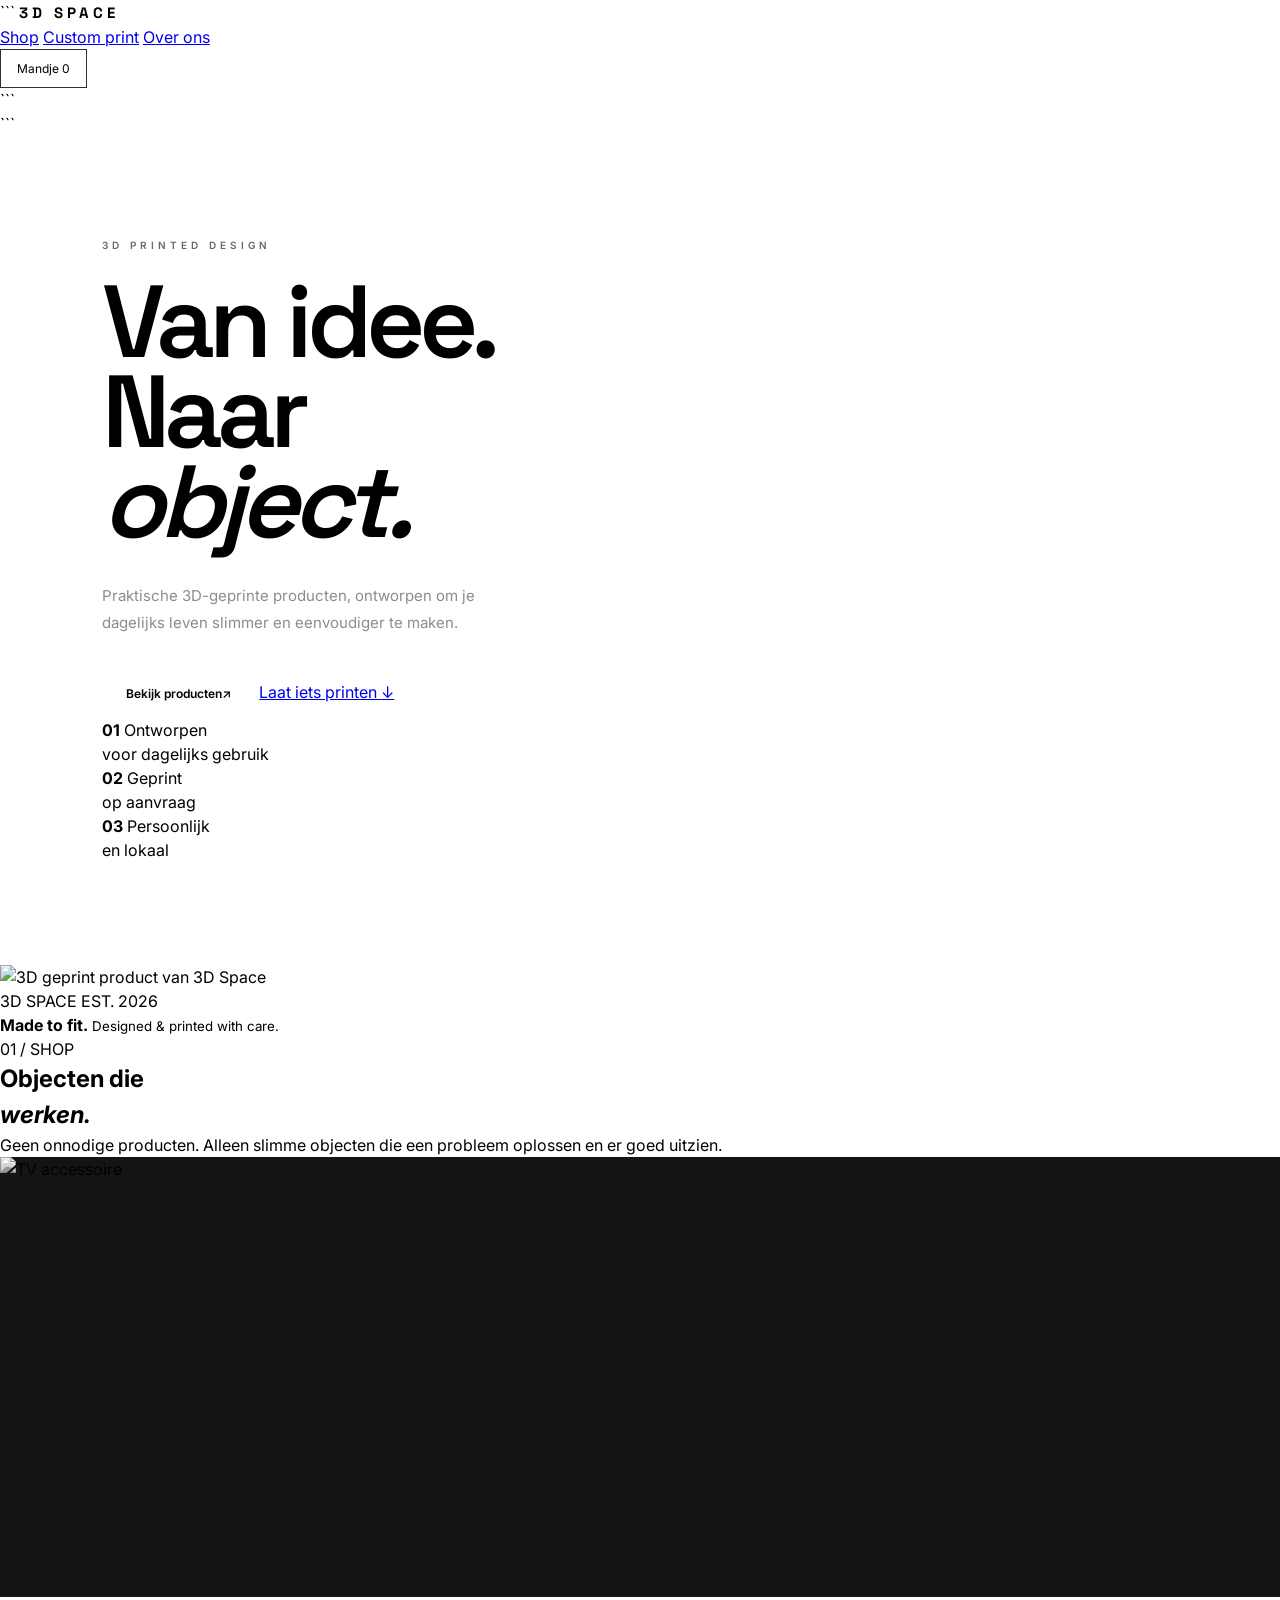
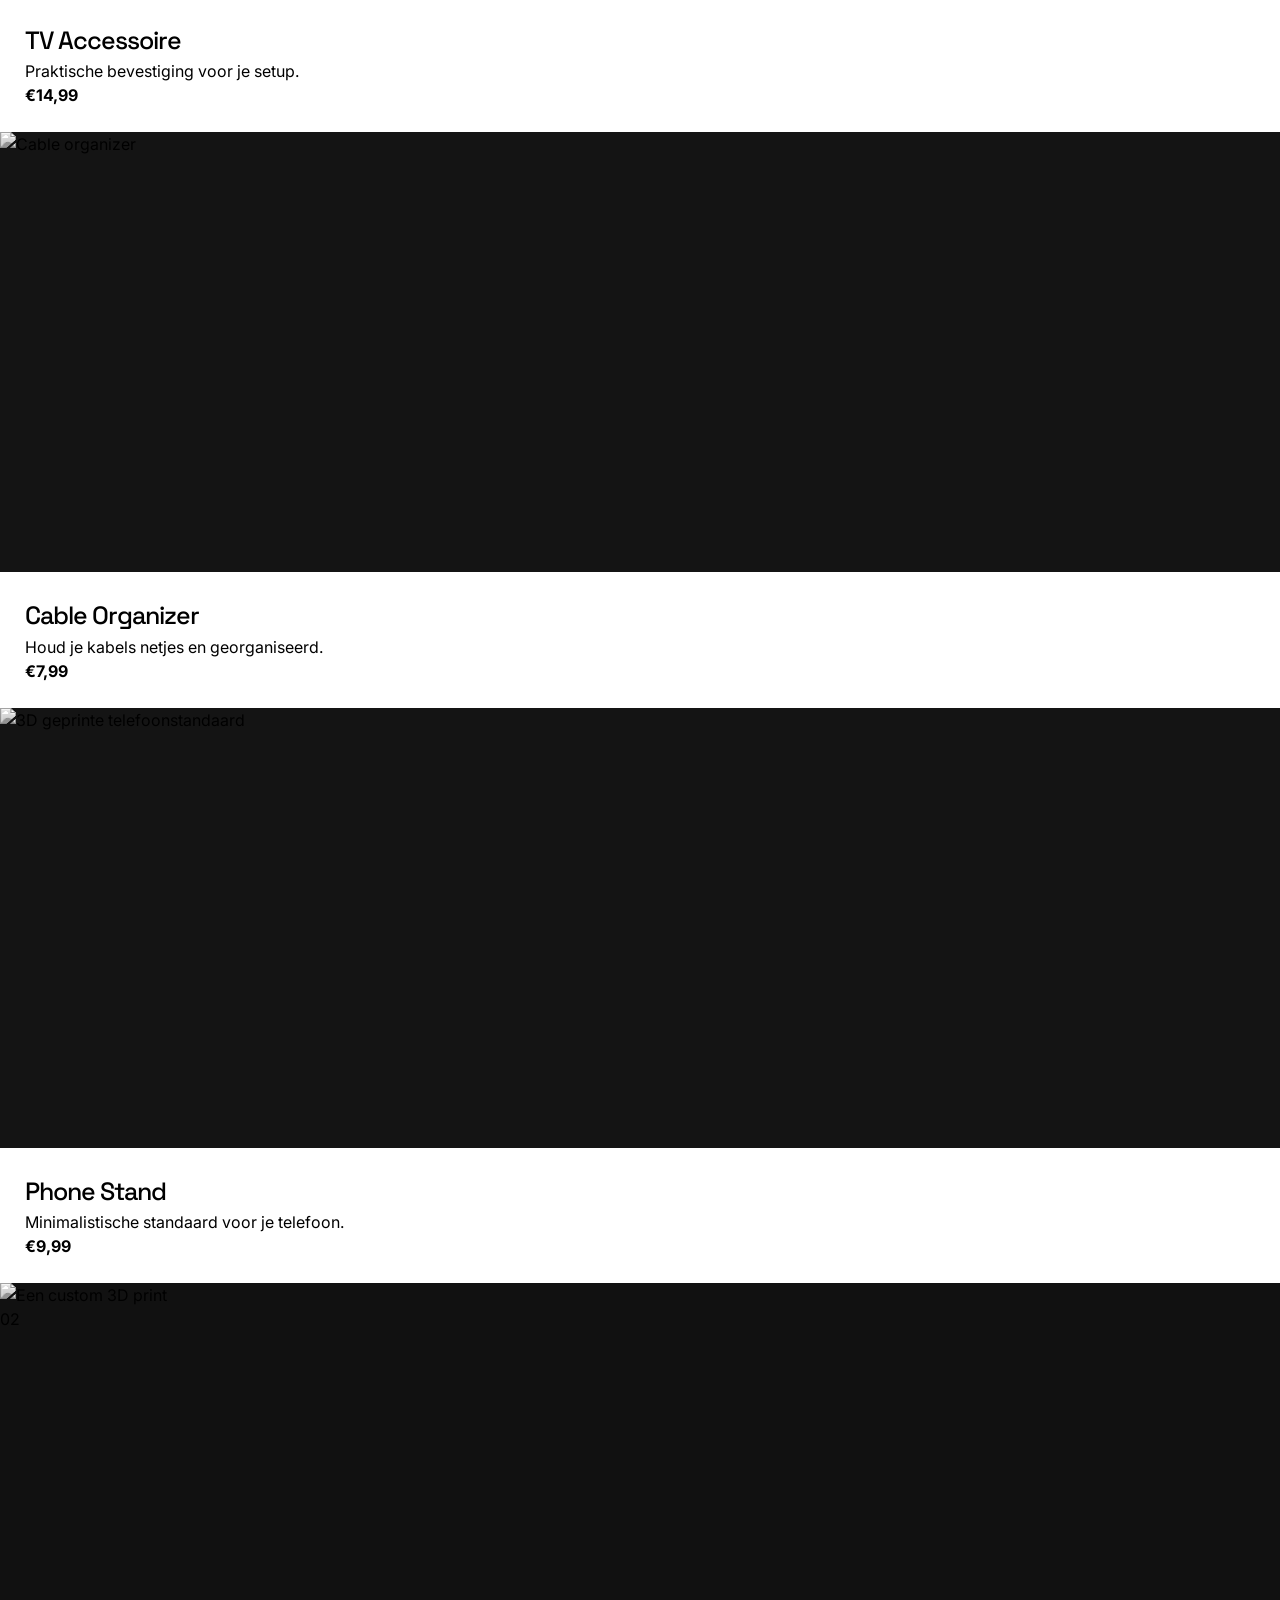
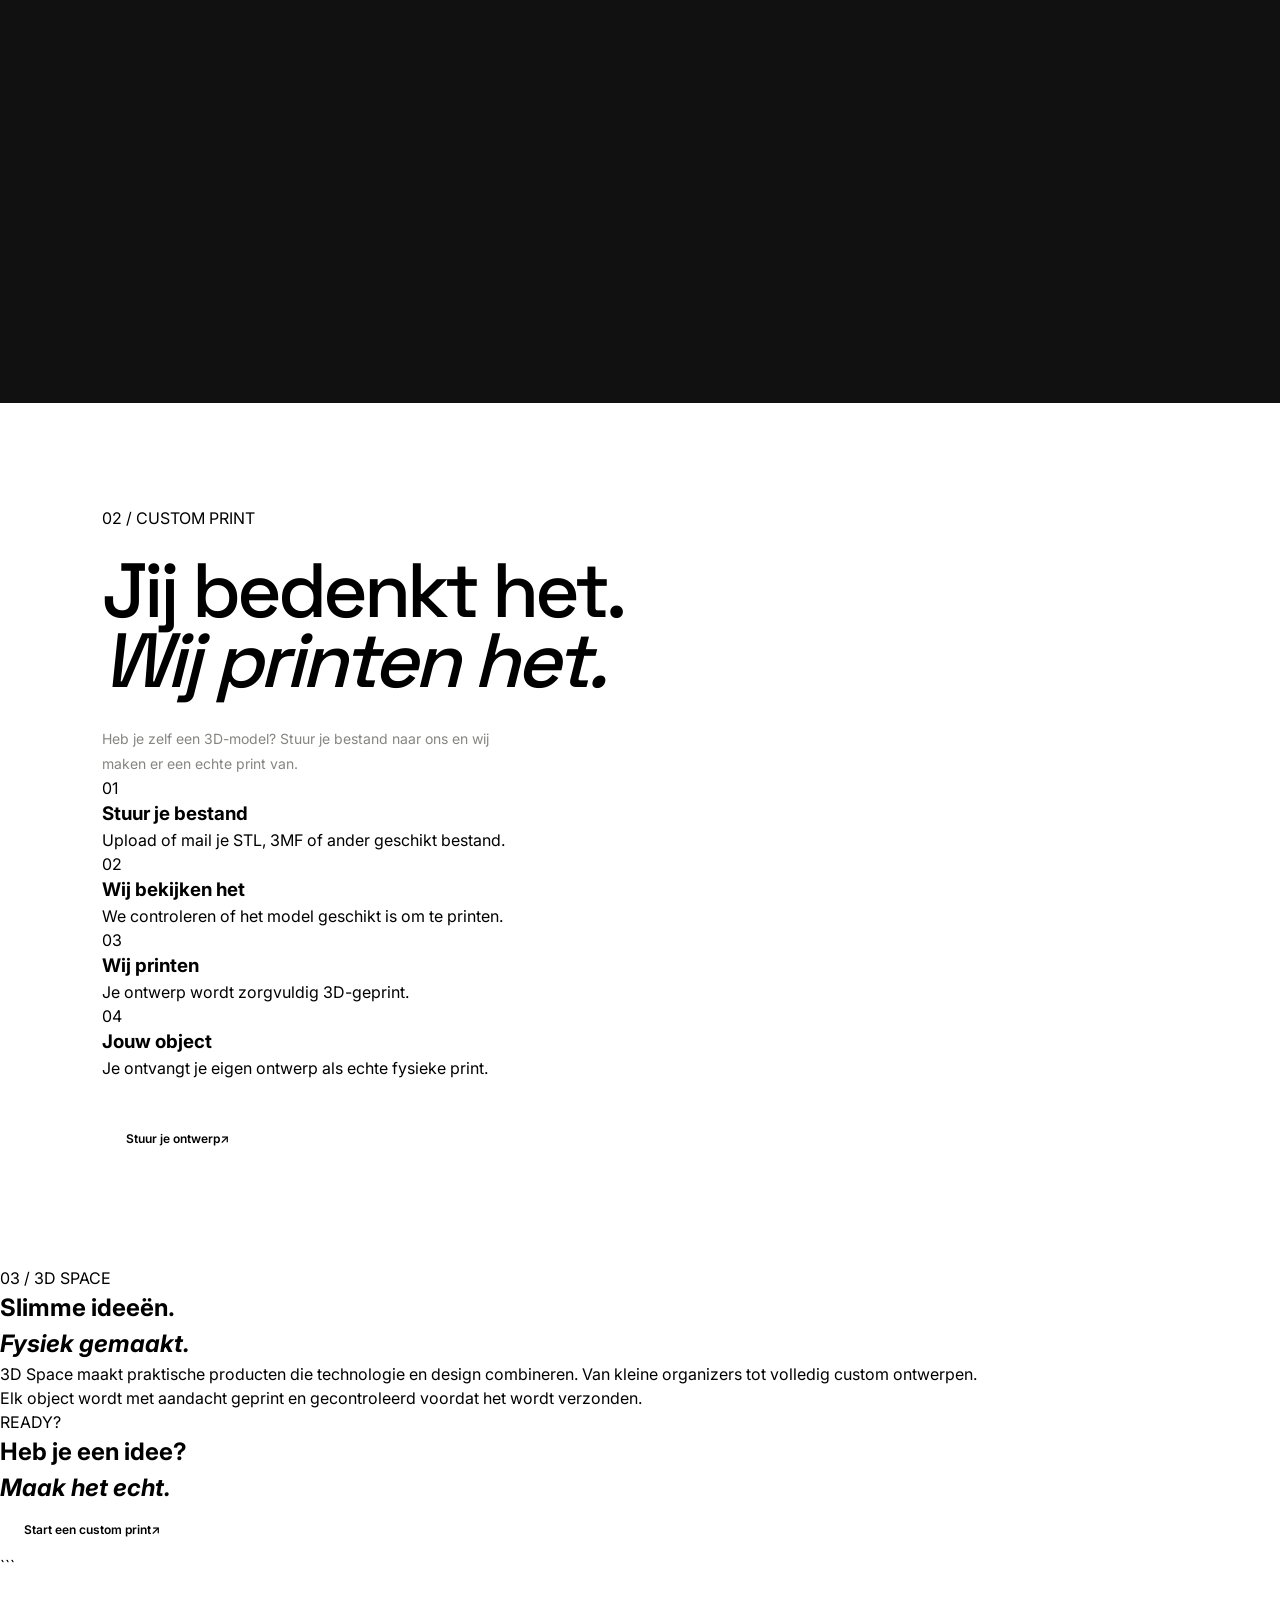
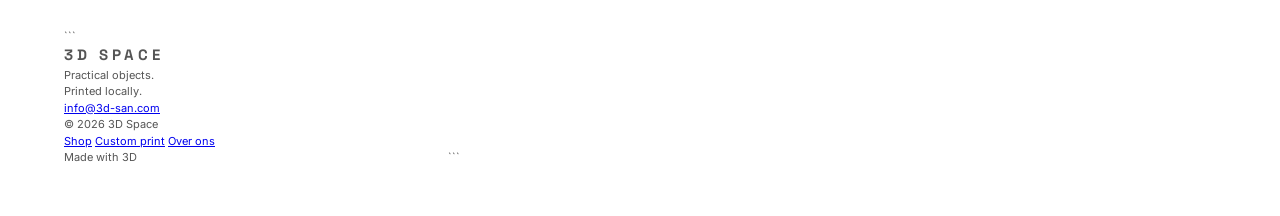
==== commit f5ebb8db: "Revise index.html for branding and content updates Updated HTML structure and content for improved c" ====
--- a/index.html
+++ b/index.html
@@ -1,279 +1,493 @@
-```html
 <!DOCTYPE html>
+
 <html lang="nl">
 <head>
-    <meta charset="UTF-8">
-    <meta name="viewport" content="width=device-width, initial-scale=1.0">
-
-    <title>3D Space — 3D Geprinte Producten & Custom Prints</title>
-
-    <meta name="description" content="3D Space maakt 3D geprinte producten en print jouw eigen 3D-bestand. Ontdek praktische 3D prints of stuur je eigen ontwerp op.">
-
-    <link rel="icon" type="image/png" href="/favicon.png">
-    <link rel="stylesheet" href="style.css">
+  <meta charset="UTF-8">
+  <meta name="viewport" content="width=device-width, initial-scale=1.0">
+
+  <title>3D Space — Premium 3D Geprinte Producten</title>
+
+<meta
+name="description"
+content="Ontdek praktische 3D-geprinte producten en laat jouw eigen 3D-ontwerp professioneel printen door 3D Space."
+
+>
+
+  <meta name="theme-color" content="#090909">
+
+  <link rel="icon" type="image/png" href="/favicon.png">
+
+  <link rel="preconnect" href="https://fonts.googleapis.com">
+  <link rel="preconnect" href="https://fonts.gstatic.com" crossorigin>
+
+  <link
+    href="https://fonts.googleapis.com/css2?family=Inter:wght@400;500;600;700&family=Space+Grotesk:wght@400;500;600;700&display=swap"
+    rel="stylesheet"
+  >
+
+  <link rel="stylesheet" href="style.css">
 </head>
 
 <body>
 
-    <!-- NAVIGATION -->
-    <header class="navbar">
-        <a href="#" class="logo">3D SPACE</a>
-
-        <nav>
-            <a href="#shop">Shop</a>
-            <a href="#custom">Jouw ontwerp</a>
-            <button class="cart-button" onclick="openCart()">
-                Mandje <span id="cart-count">0</span>
-            </button>
-        </nav>
-    </header>
-
-
-    <main>
-
-        <!-- HERO -->
-        <section class="hero">
-
-            <div class="hero-image">
-                <img src="images/hero.jpg" alt="3D geprint product">
+  <!-- HEADER -->
+
+  <header class="site-header">
+    <div class="container header-inner">
+
+```
+  <a href="#" class="logo">
+    <span class="logo-mark"></span>
+    3D SPACE
+  </a>
+
+  <nav class="main-nav">
+    <a href="#shop">Shop</a>
+    <a href="#custom">Custom print</a>
+    <a href="#about">Over ons</a>
+  </nav>
+
+  <button class="cart-button" onclick="openCart()">
+    <span>Mandje</span>
+    <span class="cart-number" id="cart-count">0</span>
+  </button>
+
+</div>
+```
+
+  </header>
+
+  <main>
+
+```
+<!-- HERO -->
+<section class="hero">
+  <div class="container hero-grid">
+
+    <div class="hero-content">
+
+      <div class="eyebrow">
+        <span></span>
+        3D printed design
+      </div>
+
+      <h1>
+        Van idee.
+        <br>
+        Naar <em>object.</em>
+      </h1>
+
+      <p class="hero-text">
+        Praktische 3D-geprinte producten, ontworpen om
+        je dagelijks leven slimmer en eenvoudiger te maken.
+      </p>
+
+      <div class="hero-actions">
+        <a href="#shop" class="button button-light">
+          Bekijk producten
+          <span>↗</span>
+        </a>
+
+        <a href="#custom" class="text-link">
+          Laat iets printen
+          <span>↓</span>
+        </a>
+      </div>
+
+      <div class="hero-meta">
+        <div>
+          <strong>01</strong>
+          <span>Ontworpen<br>voor dagelijks gebruik</span>
+        </div>
+
+        <div>
+          <strong>02</strong>
+          <span>Geprint<br>op aanvraag</span>
+        </div>
+
+        <div>
+          <strong>03</strong>
+          <span>Persoonlijk<br>en lokaal</span>
+        </div>
+      </div>
+
+    </div>
+
+    <div class="hero-visual">
+
+      <div class="hero-image-wrap">
+        <img
+          src="images/hero.jpg"
+          alt="3D geprint product van 3D Space"
+        >
+
+        <div class="hero-image-label">
+          <span>3D SPACE</span>
+          <span>EST. 2026</span>
+        </div>
+      </div>
+
+      <div class="floating-card">
+        <span class="floating-dot"></span>
+        <div>
+          <strong>Made to fit.</strong>
+          <small>Designed & printed with care.</small>
+        </div>
+      </div>
+
+    </div>
+
+  </div>
+</section>
+
+
+<!-- SHOP INTRO -->
+<section class="shop-intro" id="shop">
+  <div class="container">
+
+    <div class="section-top">
+      <div>
+        <span class="section-number">01 / SHOP</span>
+        <h2>Objecten die<br><em>werken.</em></h2>
+      </div>
+
+      <p>
+        Geen onnodige producten. Alleen slimme objecten
+        die een probleem oplossen en er goed uitzien.
+      </p>
+    </div>
+
+
+    <!-- PRODUCTS -->
+    <div class="products-grid">
+
+      <!-- PRODUCT 1 -->
+      <article class="product-card product-large">
+
+        <div class="product-image">
+          <img
+            src="images/tv-mount.jpg"
+            alt="TV accessoire"
+          >
+
+          <span class="product-tag">01</span>
+
+          <button
+            class="quick-add"
+            onclick="addToCart('TV Accessoire', 14.99)"
+          >
+            +
+          </button>
+        </div>
+
+        <div class="product-info">
+          <div>
+            <h3>TV Accessoire</h3>
+            <p>Praktische bevestiging voor je setup.</p>
+          </div>
+
+          <strong>€14,99</strong>
+        </div>
+
+      </article>
+
+
+      <!-- PRODUCT 2 -->
+      <article class="product-card product-offset">
+
+        <div class="product-image">
+          <img
+            src="images/cable-organizer.jpg"
+            alt="Cable organizer"
+          >
+
+          <span class="product-tag">02</span>
+
+          <button
+            class="quick-add"
+            onclick="addToCart('Cable Organizer', 7.99)"
+          >
+            +
+          </button>
+        </div>
+
+        <div class="product-info">
+          <div>
+            <h3>Cable Organizer</h3>
+            <p>Houd je kabels netjes en georganiseerd.</p>
+          </div>
+
+          <strong>€7,99</strong>
+        </div>
+
+      </article>
+
+
+      <!-- PRODUCT 3 -->
+      <article class="product-card">
+
+        <div class="product-image">
+          <img
+            src="images/phone-stand.jpg"
+            alt="3D geprinte telefoonstandaard"
+          >
+
+          <span class="product-tag">03</span>
+
+          <button
+            class="quick-add"
+            onclick="addToCart('Phone Stand', 9.99)"
+          >
+            +
+          </button>
+        </div>
+
+        <div class="product-info">
+          <div>
+            <h3>Phone Stand</h3>
+            <p>Minimalistische standaard voor je telefoon.</p>
+          </div>
+
+          <strong>€9,99</strong>
+        </div>
+
+      </article>
+
+    </div>
+
+  </div>
+</section>
+
+
+<!-- CUSTOM PRINT -->
+<section class="custom-section" id="custom">
+  <div class="container">
+
+    <div class="custom-grid">
+
+      <div class="custom-image">
+        <img
+          src="images/custom-print.jpg"
+          alt="Een custom 3D print"
+        >
+
+        <div class="custom-image-number">
+          02
+        </div>
+      </div>
+
+
+      <div class="custom-content">
+
+        <span class="section-number">02 / CUSTOM PRINT</span>
+
+        <h2>
+          Jij bedenkt het.
+          <br>
+          <em>Wij printen het.</em>
+        </h2>
+
+        <p class="custom-intro">
+          Heb je zelf een 3D-model? Stuur je bestand naar ons
+          en wij maken er een echte print van.
+        </p>
+
+
+        <div class="process">
+
+          <div class="process-item">
+            <span>01</span>
+            <div>
+              <h3>Stuur je bestand</h3>
+              <p>Upload of mail je STL, 3MF of ander geschikt bestand.</p>
             </div>
-
-            <div class="hero-content">
-                <p class="eyebrow">3D SPACE</p>
-
-                <h1>Van idee<br>naar print.</h1>
-
-                <p>
-                    Praktische 3D-geprinte producten.
-                    Of stuur je eigen 3D-bestand op.
-                    Wij printen het voor je.
-                </p>
-
-                <a href="#shop" class="button">
-                    Bekijk prints
-                </a>
+          </div>
+
+          <div class="process-item">
+            <span>02</span>
+            <div>
+              <h3>Wij bekijken het</h3>
+              <p>We controleren of het model geschikt is om te printen.</p>
             </div>
-
-        </section>
-
-
-        <!-- SHOP -->
-        <section id="shop" class="shop">
-
-            <div class="section-heading">
-                <p class="eyebrow">SHOP</p>
-                <h2>Gemaakt om<br>te gebruiken.</h2>
+          </div>
+
+          <div class="process-item">
+            <span>03</span>
+            <div>
+              <h3>Wij printen</h3>
+              <p>Je ontwerp wordt zorgvuldig 3D-geprint.</p>
             </div>
-
-
-            <div class="products">
-
-                <!-- PRODUCT 1 -->
-                <article class="product">
-
-                    <div class="product-image">
-                        <img src="images/tv-mount.jpg" alt="3D geprinte TV accessoire">
-                    </div>
-
-                    <div class="product-info">
-                        <p class="product-number">01</p>
-
-                        <h3>TV Accessoire</h3>
-
-                        <p>
-                            Handige 3D-geprinte oplossing voor
-                            het netjes plaatsen van accessoires bij je TV.
-                        </p>
-
-                        <div class="product-bottom">
-                            <strong>€14,99</strong>
-
-                            <button onclick="addToCart('TV Accessoire', 14.99)">
-                                Toevoegen
-                            </button>
-                        </div>
-                    </div>
-
-                </article>
-
-
-                <!-- PRODUCT 2 -->
-                <article class="product">
-
-                    <div class="product-image">
-                        <img src="images/cable-organizer.jpg" alt="3D geprinte kabel organizer">
-                    </div>
-
-                    <div class="product-info">
-                        <p class="product-number">02</p>
-
-                        <h3>Cable Organizer</h3>
-
-                        <p>
-                            Houd je kabels netjes, georganiseerd
-                            en uit de weg.
-                        </p>
-
-                        <div class="product-bottom">
-                            <strong>€7,99</strong>
-
-                            <button onclick="addToCart('Cable Organizer', 7.99)">
-                                Toevoegen
-                            </button>
-                        </div>
-                    </div>
-
-                </article>
-
-
-                <!-- PRODUCT 3 -->
-                <article class="product">
-
-                    <div class="product-image">
-                        <img src="images/phone-stand.jpg" alt="3D geprinte telefoonhouder">
-                    </div>
-
-                    <div class="product-info">
-                        <p class="product-number">03</p>
-
-                        <h3>Phone Stand</h3>
-
-                        <p>
-                            Minimalistische telefoonhouder
-                            voor je bureau.
-                        </p>
-
-                        <div class="product-bottom">
-                            <strong>€9,99</strong>
-
-                            <button onclick="addToCart('Phone Stand', 9.99)">
-                                Toevoegen
-                            </button>
-                        </div>
-                    </div>
-
-                </article>
-
+          </div>
+
+          <div class="process-item">
+            <span>04</span>
+            <div>
+              <h3>Jouw object</h3>
+              <p>Je ontvangt je eigen ontwerp als echte fysieke print.</p>
             </div>
-
-        </section>
-
-
-        <!-- CUSTOM PRINT -->
-        <section id="custom" class="custom">
-
-            <div class="custom-image">
-                <img src="images/custom-print.jpg" alt="Op maat gemaakte 3D print">
-            </div>
-
-            <div class="custom-content">
-
-                <p class="eyebrow">CUSTOM PRINT</p>
-
-                <h2>Jouw bestand.<br>Onze printer.</h2>
-
-                <p>
-                    Heb je zelf een 3D-model?
-                    Stuur je bestand naar ons en wij
-                    maken er een echte 3D-print van.
-                </p>
-
-                <div class="custom-steps">
-
-                    <div>
-                        <span>01</span>
-                        <p>Upload je bestand</p>
-                    </div>
-
-                    <div>
-                        <span>02</span>
-                        <p>Wij bekijken je ontwerp</p>
-                    </div>
-
-                    <div>
-                        <span>03</span>
-                        <p>Wij printen het</p>
-                    </div>
-
-                    <div>
-                        <span>04</span>
-                        <p>Je ontvangt je print</p>
-                    </div>
-
-                </div>
-
-                <a href="mailto:info@3d-san.com" class="button">
-                    Stuur je ontwerp
-                </a>
-
-            </div>
-
-        </section>
-
-
-        <!-- SIMPLE INFO -->
-        <section class="statement">
-
-            <p>
-                3D prints voor dagelijks gebruik.
-                <br>
-                Ontworpen. Geprint. Verzonden.
-            </p>
-
-        </section>
-
-    </main>
-
-
-    <!-- CART -->
-    <div id="cart-overlay" onclick="closeCart()"></div>
-
-    <aside id="cart" class="cart">
-
-        <div class="cart-header">
-            <h2>Mandje</h2>
-
-            <button onclick="closeCart()">×</button>
-        </div>
-
-        <div id="cart-items"></div>
-
-        <div class="cart-footer">
-
-            <div class="cart-total">
-                <span>Totaal</span>
-                <strong>€<span id="cart-total">0.00</span></strong>
-            </div>
-
-            <button class="checkout" onclick="checkout()">
-                Afrekenen
-            </button>
-
-        </div>
-
-    </aside>
-
-
-    <!-- FOOTER -->
-    <footer>
-
-        <div class="footer-logo">
-            3D SPACE
-        </div>
+          </div>
+
+        </div>
+
+
+        <a href="mailto:info@3d-san.com" class="button button-outline">
+          Stuur je ontwerp
+          <span>↗</span>
+        </a>
+
+      </div>
+
+    </div>
+
+  </div>
+</section>
+
+
+<!-- ABOUT -->
+<section class="about-section" id="about">
+  <div class="container">
+
+    <div class="about-grid">
+
+      <div>
+        <span class="section-number">03 / 3D SPACE</span>
+      </div>
+
+      <div class="about-copy">
+        <h2>
+          Slimme ideeën.
+          <br>
+          <em>Fysiek gemaakt.</em>
+        </h2>
 
         <p>
-            3D geprinte producten & custom prints.
+          3D Space maakt praktische producten die technologie
+          en design combineren. Van kleine organizers tot
+          volledig custom ontwerpen.
         </p>
 
         <p>
-            © 2026 3D Space
+          Elk object wordt met aandacht geprint en gecontroleerd
+          voordat het wordt verzonden.
         </p>
-
-    </footer>
-
-
-    <script src="script.js"></script>
+      </div>
+
+    </div>
+
+  </div>
+</section>
+
+
+<!-- CTA -->
+<section class="final-cta">
+  <div class="container">
+
+    <div class="cta-inner">
+
+      <span class="section-number">READY?</span>
+
+      <h2>
+        Heb je een idee?
+        <br>
+        <em>Maak het echt.</em>
+      </h2>
+
+      <a href="#custom" class="button button-light">
+        Start een custom print
+        <span>↗</span>
+      </a>
+
+    </div>
+
+  </div>
+</section>
+```
+
+  </main>
+
+  <!-- FOOTER -->
+
+  <footer class="site-footer">
+    <div class="container">
+
+```
+  <div class="footer-top">
+
+    <a href="#" class="logo footer-logo">
+      <span class="logo-mark"></span>
+      3D SPACE
+    </a>
+
+    <p>
+      Practical objects.<br>
+      Printed locally.
+    </p>
+
+    <a href="mailto:info@3d-san.com" class="footer-email">
+      info@3d-san.com
+    </a>
+
+  </div>
+
+  <div class="footer-bottom">
+    <span>© 2026 3D Space</span>
+
+    <div>
+      <a href="#shop">Shop</a>
+      <a href="#custom">Custom print</a>
+      <a href="#about">Over ons</a>
+    </div>
+
+    <span>Made with 3D</span>
+  </div>
+
+</div>
+```
+
+  </footer>
+
+  <!-- CART OVERLAY -->
+
+  <div id="cart-overlay" class="cart-overlay" onclick="closeCart()"></div>
+
+  <!-- CART -->
+
+  <aside id="cart" class="cart">
+
+```
+<div class="cart-header">
+  <div>
+    <span class="section-number">YOUR CART</span>
+    <h2>Mandje</h2>
+  </div>
+
+  <button onclick="closeCart()" class="cart-close">
+    ×
+  </button>
+</div>
+
+<div id="cart-items" class="cart-items">
+  <p class="cart-empty">Je mandje is nog leeg.</p>
+</div>
+
+<div class="cart-footer">
+
+  <div class="cart-total">
+    <span>Totaal</span>
+    <strong id="cart-total">€0,00</strong>
+  </div>
+
+  <button onclick="checkout()" class="button button-light cart-checkout">
+    Bestellen
+    <span>↗</span>
+  </button>
+
+</div>
+```
+
+  </aside>
+
+  <script src="script.js"></script>
 
 </body>
 </html>
-```
--- a/style.css
+++ b/style.css
@@ -1,4 +1,14 @@
 ```css
+@import url('https://fonts.googleapis.com/css2?family=Inter:wght@400;500;600&family=Space+Grotesk:wght@400;500;600;700&display=swap');
+
+:root {
+    --black: #080808;
+    --white: #f5f5f2;
+    --gray: #8a8a86;
+    --dark-gray: #171717;
+    --line: #252525;
+}
+
 * {
     margin: 0;
     padding: 0;
@@ -10,273 +20,556 @@
 }
 
 body {
-    font-family: Arial, Helvetica, sans-serif;
-    background: #000;
-    color: #fff;
+    background: var(--black);
+    color: var(--white);
+    font-family: "Inter", sans-serif;
     line-height: 1.5;
-}
-
-/* =========================
-   NAVBAR
-========================= */
+    overflow-x: hidden;
+}
+
+img {
+    width: 100%;
+    height: 100%;
+    object-fit: cover;
+    display: block;
+}
+
+button,
+a {
+    font-family: inherit;
+}
+
+button {
+    cursor: pointer;
+}
+
+
+/* =========================================
+   NAVIGATION
+========================================= */
 
 .navbar {
-    height: 80px;
-    padding: 0 6%;
+    position: sticky;
+    top: 0;
+    z-index: 100;
+
+    height: 76px;
+    padding: 0 5vw;
+
     display: flex;
     align-items: center;
     justify-content: space-between;
-    border-bottom: 1px solid #222;
-    position: sticky;
-    top: 0;
-    background: rgba(0, 0, 0, 0.92);
-    backdrop-filter: blur(12px);
-    z-index: 100;
+
+    background: rgba(8, 8, 8, 0.88);
+    backdrop-filter: blur(18px);
+
+    border-bottom: 1px solid var(--line);
 }
 
 .logo {
-    color: #fff;
+    color: var(--white);
     text-decoration: none;
+
+    font-family: "Space Grotesk", sans-serif;
     font-size: 15px;
     font-weight: 700;
-    letter-spacing: 3px;
+    letter-spacing: 4px;
 }
 
 .navbar nav {
     display: flex;
     align-items: center;
-    gap: 30px;
+    gap: 32px;
 }
 
 .navbar nav a {
-    color: #aaa;
+    color: var(--gray);
     text-decoration: none;
-    font-size: 13px;
+    font-size: 12px;
     transition: color 0.2s ease;
 }
 
 .navbar nav a:hover {
-    color: #fff;
+    color: var(--white);
 }
 
 .cart-button {
-    border: 1px solid #333;
     background: transparent;
-    color: #fff;
-    padding: 10px 15px;
-    font-size: 13px;
-    cursor: pointer;
-    transition: 0.2s ease;
+    border: 1px solid #303030;
+
+    color: var(--white);
+
+    padding: 11px 16px;
+
+    font-size: 12px;
+
+    transition:
+        background 0.2s ease,
+        color 0.2s ease;
 }
 
 .cart-button:hover {
-    background: #fff;
-    color: #000;
-}
-
-#cart-count {
-    margin-left: 5px;
-    color: #888;
-}
-
-
-/* =========================
+    background: var(--white);
+    color: var(--black);
+}
+
+
+/* =========================================
+   GENERAL
+========================================= */
+
+.eyebrow {
+    color: #686864;
+
+    font-size: 10px;
+    font-weight: 600;
+
+    letter-spacing: 4px;
+
+    text-transform: uppercase;
+}
+
+.button {
+    display: inline-flex;
+    align-items: center;
+    justify-content: center;
+
+    min-height: 48px;
+
+    padding: 0 24px;
+
+    background: var(--white);
+    color: var(--black);
+
+    text-decoration: none;
+
+    font-size: 12px;
+    font-weight: 600;
+
+    transition:
+        transform 0.2s ease,
+        background 0.2s ease;
+}
+
+.button:hover {
+    transform: translateY(-2px);
+    background: #d8d8d5;
+}
+
+
+/* =========================================
    HERO
-========================= */
+========================================= */
 
 .hero {
-    min-height: 78vh;
+    min-height: calc(100vh - 76px);
+
+    display: grid;
+    grid-template-columns: 1.05fr 0.95fr;
+
+    border-bottom: 1px solid var(--line);
+}
+
+.hero-image {
+    order: 2;
+    min-height: 720px;
+
+    background: #111;
+
+    overflow: hidden;
+}
+
+.hero-image img {
+    filter: grayscale(100%);
+    transition: transform 0.8s cubic-bezier(.2,.8,.2,1);
+}
+
+.hero:hover .hero-image img {
+    transform: scale(1.025);
+}
+
+.hero-content {
+    order: 1;
+
     display: flex;
-    align-items: center;
-    padding: 100px 8%;
-    border-bottom: 1px solid #222;
-}
-
-.hero-content {
-    max-width: 800px;
-}
-
-.eyebrow {
-    color: #777;
-    font-size: 11px;
-    font-weight: 700;
-    letter-spacing: 4px;
-    margin-bottom: 25px;
-}
-
-.hero h1 {
-    font-size: clamp(55px, 9vw, 120px);
-    line-height: 0.92;
+    flex-direction: column;
+    justify-content: center;
+
+    padding: 8vw;
+    padding-right: 7vw;
+}
+
+.hero-content h1 {
+    margin-top: 24px;
+
+    font-family: "Space Grotesk", sans-serif;
+
+    font-size: clamp(65px, 8vw, 125px);
+
+    line-height: 0.88;
+
     letter-spacing: -6px;
-    font-weight: 700;
-    margin-bottom: 35px;
-}
-
-.hero-text {
-    max-width: 430px;
-    color: #999;
-    font-size: 17px;
-    margin-bottom: 35px;
-}
-
-.button {
-    display: inline-block;
-    padding: 15px 22px;
-    background: #fff;
-    color: #000;
-    text-decoration: none;
-    font-size: 13px;
-    font-weight: 700;
-    transition: 0.2s ease;
-}
-
-.button:hover {
-    background: #ccc;
-}
-
-
-/* =========================
-   PRODUCTS
-========================= */
-
-.products-section {
-    padding: 120px 6%;
-    border-bottom: 1px solid #222;
-}
-
-.section-header {
-    margin-bottom: 60px;
-}
-
-.section-header h2 {
-    font-size: 48px;
-    letter-spacing: -2px;
+
+    font-weight: 600;
+}
+
+.hero-content > p:not(.eyebrow) {
+    max-width: 420px;
+
+    margin-top: 35px;
+
+    color: #8c8c88;
+
+    font-size: 15px;
+    line-height: 1.8;
+}
+
+.hero-content .button {
+    width: fit-content;
+    margin-top: 34px;
+}
+
+
+/* =========================================
+   SHOP
+========================================= */
+
+.shop {
+    padding: 150px 5vw;
+}
+
+.section-heading {
+    display: grid;
+    grid-template-columns: 0.5fr 1.5fr;
+
+    margin-bottom: 80px;
+}
+
+.section-heading h2 {
+    font-family: "Space Grotesk", sans-serif;
+
+    font-size: clamp(48px, 6vw, 90px);
+
+    line-height: 0.94;
+
+    letter-spacing: -4px;
+
+    font-weight: 500;
 }
 
 .products {
     display: grid;
-    grid-template-columns: repeat(3, 1fr);
-    gap: 20px;
-}
+
+    grid-template-columns:
+        repeat(12, 1fr);
+
+    gap: 18px;
+}
+
+
+/* Product cards */
 
 .product {
-    border: 1px solid #222;
-    background: #050505;
-    transition: transform 0.25s ease, border-color 0.25s ease;
+    grid-column: span 4;
+
+    background: #0d0d0d;
+
+    border: 1px solid var(--line);
+
+    transition:
+        transform 0.3s ease,
+        border-color 0.3s ease;
+}
+
+.product:nth-child(2) {
+    transform: translateY(80px);
+}
+
+.product:nth-child(3) {
+    transform: translateY(160px);
 }
 
 .product:hover {
-    transform: translateY(-5px);
-    border-color: #555;
+    transform: translateY(-8px);
+    border-color: #444;
+}
+
+.product:nth-child(2):hover {
+    transform: translateY(72px);
+}
+
+.product:nth-child(3):hover {
+    transform: translateY(152px);
 }
 
 .product-image {
-    height: 300px;
-    background: #0b0b0b;
-    border-bottom: 1px solid #222;
-    display: flex;
-    align-items: center;
-    justify-content: center;
-}
-
-.product-image span {
-    font-size: 12px;
-    letter-spacing: 5px;
-    color: #555;
+    height: 440px;
+
+    background: #141414;
+
+    overflow: hidden;
+}
+
+.product-image img {
+    filter: grayscale(100%);
+
+    transition:
+        transform 0.5s ease,
+        filter 0.5s ease;
+}
+
+.product:hover .product-image img {
+    transform: scale(1.04);
+    filter: grayscale(20%);
 }
 
 .product-info {
     padding: 25px;
 }
 
+.product-number {
+    color: #555;
+
+    font-size: 10px;
+    letter-spacing: 2px;
+
+    margin-bottom: 35px;
+}
+
 .product-info h3 {
-    font-size: 20px;
-    margin-bottom: 10px;
-}
-
-.product-info p {
+    font-family: "Space Grotesk", sans-serif;
+
+    font-size: 25px;
+    font-weight: 500;
+
+    letter-spacing: -1px;
+}
+
+.product-info > p:not(.product-number) {
+    margin-top: 12px;
+
     color: #777;
+
     font-size: 13px;
-    min-height: 40px;
+    line-height: 1.7;
+
+    min-height: 66px;
 }
 
 .product-bottom {
-    margin-top: 25px;
-    padding-top: 20px;
-    border-top: 1px solid #222;
     display: flex;
     align-items: center;
     justify-content: space-between;
+
+    margin-top: 25px;
+
+    padding-top: 20px;
+
+    border-top: 1px solid var(--line);
 }
 
 .product-bottom strong {
-    font-size: 15px;
+    font-family: "Space Grotesk", sans-serif;
+
+    font-size: 16px;
 }
 
 .product-bottom button {
     background: transparent;
-    color: #fff;
+
+    color: var(--white);
+
     border: 1px solid #333;
-    padding: 9px 13px;
-    cursor: pointer;
+
+    padding: 10px 14px;
+
+    font-size: 11px;
+
+    transition:
+        background 0.2s ease,
+        color 0.2s ease;
+}
+
+.product-bottom button:hover {
+    background: var(--white);
+    color: var(--black);
+}
+
+
+/* =========================================
+   CUSTOM PRINT
+========================================= */
+
+.custom {
+    margin-top: 170px;
+
+    display: grid;
+
+    grid-template-columns: 1fr 1fr;
+
+    min-height: 720px;
+
+    border-top: 1px solid var(--line);
+    border-bottom: 1px solid var(--line);
+}
+
+.custom-image {
+    min-height: 720px;
+
+    background: #111;
+
+    overflow: hidden;
+}
+
+.custom-image img {
+    filter: grayscale(100%);
+
+    transition: transform 0.8s ease;
+}
+
+.custom:hover .custom-image img {
+    transform: scale(1.025);
+}
+
+.custom-content {
+    display: flex;
+
+    flex-direction: column;
+    justify-content: center;
+
+    padding: 8vw;
+}
+
+.custom-content h2 {
+    margin-top: 25px;
+
+    font-family: "Space Grotesk", sans-serif;
+
+    font-size: clamp(50px, 6vw, 90px);
+
+    line-height: 0.92;
+
+    letter-spacing: -4px;
+
+    font-weight: 500;
+}
+
+.custom-content > p:not(.eyebrow) {
+    max-width: 430px;
+
+    margin-top: 30px;
+
+    color: #858581;
+
+    font-size: 14px;
+
+    line-height: 1.8;
+}
+
+
+/* Custom steps */
+
+.custom-steps {
+    margin-top: 45px;
+
+    border-top: 1px solid var(--line);
+}
+
+.custom-steps div {
+    display: flex;
+    align-items: center;
+
+    gap: 25px;
+
+    padding: 15px 0;
+
+    border-bottom: 1px solid var(--line);
+}
+
+.custom-steps span {
+    color: #555;
+
+    font-size: 10px;
+
+    letter-spacing: 2px;
+
+    min-width: 25px;
+}
+
+.custom-steps p {
+    color: #aaa;
+
     font-size: 12px;
-    transition: 0.2s ease;
-}
-
-.product-bottom button:hover {
-    background: #fff;
-    color: #000;
-}
-
-
-/* =========================
-   ABOUT
-========================= */
-
-.about {
-    padding: 160px 8%;
-    border-bottom: 1px solid #222;
-}
-
-.about h2 {
-    font-size: clamp(45px, 7vw, 90px);
-    line-height: 0.95;
-    letter-spacing: -4px;
-    margin-bottom: 35px;
-}
-
-.about > p:last-child {
-    max-width: 500px;
-    color: #777;
-    font-size: 16px;
-}
-
-
-/* =========================
+}
+
+.custom-content .button {
+    width: fit-content;
+
+    margin-top: 35px;
+}
+
+
+/* =========================================
+   STATEMENT
+========================================= */
+
+.statement {
+    padding: 190px 5vw;
+
+    text-align: center;
+}
+
+.statement p {
+    font-family: "Space Grotesk", sans-serif;
+
+    font-size: clamp(35px, 5vw, 70px);
+
+    line-height: 1;
+
+    letter-spacing: -3px;
+
+    color: #dededb;
+}
+
+
+/* =========================================
    CART
-========================= */
+========================================= */
 
 #cart-overlay {
     position: fixed;
+
     inset: 0;
-    background: rgba(0, 0, 0, 0.7);
+
+    background: rgba(0, 0, 0, 0.75);
+
     display: none;
-    z-index: 199;
+
+    z-index: 190;
 }
 
 .cart {
     position: fixed;
+
     top: 0;
-    right: -420px;
-    width: min(420px, 100%);
+    right: -450px;
+
+    width: min(450px, 100%);
+
     height: 100vh;
-    background: #050505;
-    border-left: 1px solid #222;
+
     z-index: 200;
+
+    background: #0a0a0a;
+
+    border-left: 1px solid var(--line);
+
     padding: 30px;
+
     display: flex;
     flex-direction: column;
-    transition: right 0.3s ease;
+
+    transition: right 0.35s cubic-bezier(.2,.8,.2,1);
 }
 
 .cart.open {
@@ -285,120 +578,257 @@
 
 .cart-header {
     display: flex;
+
     align-items: center;
     justify-content: space-between;
+
     padding-bottom: 25px;
-    border-bottom: 1px solid #222;
+
+    border-bottom: 1px solid var(--line);
 }
 
 .cart-header h2 {
-    font-size: 20px;
+    font-family: "Space Grotesk", sans-serif;
+
+    font-size: 24px;
 }
 
 .cart-header button {
-    background: none;
+    background: transparent;
+
     border: none;
-    color: #fff;
-    font-size: 28px;
-    cursor: pointer;
+
+    color: var(--white);
+
+    font-size: 30px;
 }
 
 #cart-items {
     flex: 1;
+
     overflow-y: auto;
+
     padding: 20px 0;
 }
 
 .cart-footer {
-    border-top: 1px solid #222;
+    border-top: 1px solid var(--line);
+
     padding-top: 20px;
 }
 
-.cart-footer strong {
-    display: block;
-    margin-bottom: 15px;
+.cart-total {
+    display: flex;
+
+    justify-content: space-between;
+
+    margin-bottom: 20px;
+
+    color: #888;
+
+    font-size: 13px;
+}
+
+.cart-total strong {
+    color: var(--white);
 }
 
 .checkout {
     width: 100%;
-    padding: 15px;
+
+    min-height: 50px;
+
     border: none;
-    background: #fff;
-    color: #000;
+
+    background: var(--white);
+
+    color: var(--black);
+
+    font-weight: 600;
+
+    cursor: pointer;
+}
+
+.checkout:hover {
+    background: #d8d8d5;
+}
+
+
+/* =========================================
+   FOOTER
+========================================= */
+
+footer {
+    padding: 50px 5vw;
+
+    display: grid;
+
+    grid-template-columns: 1fr 1fr 1fr;
+
+    align-items: end;
+
+    border-top: 1px solid var(--line);
+
+    color: #555;
+
+    font-size: 11px;
+}
+
+.footer-logo {
+    font-family: "Space Grotesk", sans-serif;
+
+    color: var(--white);
+
+    letter-spacing: 4px;
+
     font-weight: 700;
-    cursor: pointer;
-}
-
-.checkout:hover {
-    background: #ccc;
-}
-
-
-/* =========================
-   FOOTER
-========================= */
-
-footer {
-    padding: 35px 6%;
-    color: #555;
-    font-size: 11px;
-    letter-spacing: 1px;
-}
-
-
-/* =========================
+}
+
+
+/* =========================================
    MOBILE
-========================= */
-
-@media (max-width: 800px) {
+========================================= */
+
+@media (max-width: 900px) {
 
     .navbar {
         height: auto;
+
         padding: 20px;
+
         gap: 20px;
+
         flex-direction: column;
+
         align-items: flex-start;
     }
 
     .navbar nav {
         width: 100%;
+
         justify-content: space-between;
+
         gap: 10px;
     }
 
+    .hero {
+        grid-template-columns: 1fr;
+
+        min-height: auto;
+    }
+
+    .hero-image {
+        order: 1;
+
+        min-height: 55vh;
+    }
+
+    .hero-content {
+        order: 2;
+
+        padding: 80px 25px;
+    }
+
+    .hero-content h1 {
+        font-size: 65px;
+
+        letter-spacing: -4px;
+    }
+
+    .section-heading {
+        display: block;
+
+        margin-bottom: 50px;
+    }
+
+    .section-heading h2 {
+        margin-top: 20px;
+    }
+
+    .shop {
+        padding: 100px 20px;
+    }
+
+    .products {
+        display: block;
+    }
+
+    .product {
+        margin-bottom: 25px;
+    }
+
+    .product:nth-child(2),
+    .product:nth-child(3) {
+        transform: none;
+    }
+
+    .product:nth-child(2):hover,
+    .product:nth-child(3):hover {
+        transform: translateY(-8px);
+    }
+
+    .product-image {
+        height: 350px;
+    }
+
+    .custom {
+        margin-top: 80px;
+
+        grid-template-columns: 1fr;
+    }
+
+    .custom-image {
+        min-height: 50vh;
+    }
+
+    .custom-content {
+        padding: 80px 25px;
+    }
+
+    .custom-content h2 {
+        font-size: 60px;
+
+        letter-spacing: -3px;
+    }
+
+    .statement {
+        padding: 120px 25px;
+    }
+
+    footer {
+        grid-template-columns: 1fr;
+
+        gap: 20px;
+
+        padding: 40px 20px;
+    }
+}
+
+
+@media (max-width: 500px) {
+
     .navbar nav a {
-        font-size: 12px;
-    }
-
-    .hero {
-        min-height: 70vh;
-        padding: 80px 25px;
-    }
-
-    .hero h1 {
-        font-size: 58px;
-        letter-spacing: -4px;
-    }
-
-    .products-section {
-        padding: 80px 20px;
-    }
-
-    .products {
-        grid-template-columns: 1fr;
+        font-size: 11px;
+    }
+
+    .cart-button {
+        padding: 9px 11px;
+    }
+
+    .hero-content h1 {
+        font-size: 54px;
     }
 
     .product-image {
-        height: 240px;
-    }
-
-    .about {
-        padding: 100px 25px;
-    }
-
-    .about h2 {
-        font-size: 55px;
-        letter-spacing: -3px;
+        height: 300px;
+    }
+
+    .custom-content h2 {
+        font-size: 50px;
+    }
+
+    .statement p {
+        font-size: 38px;
     }
 }
 ```
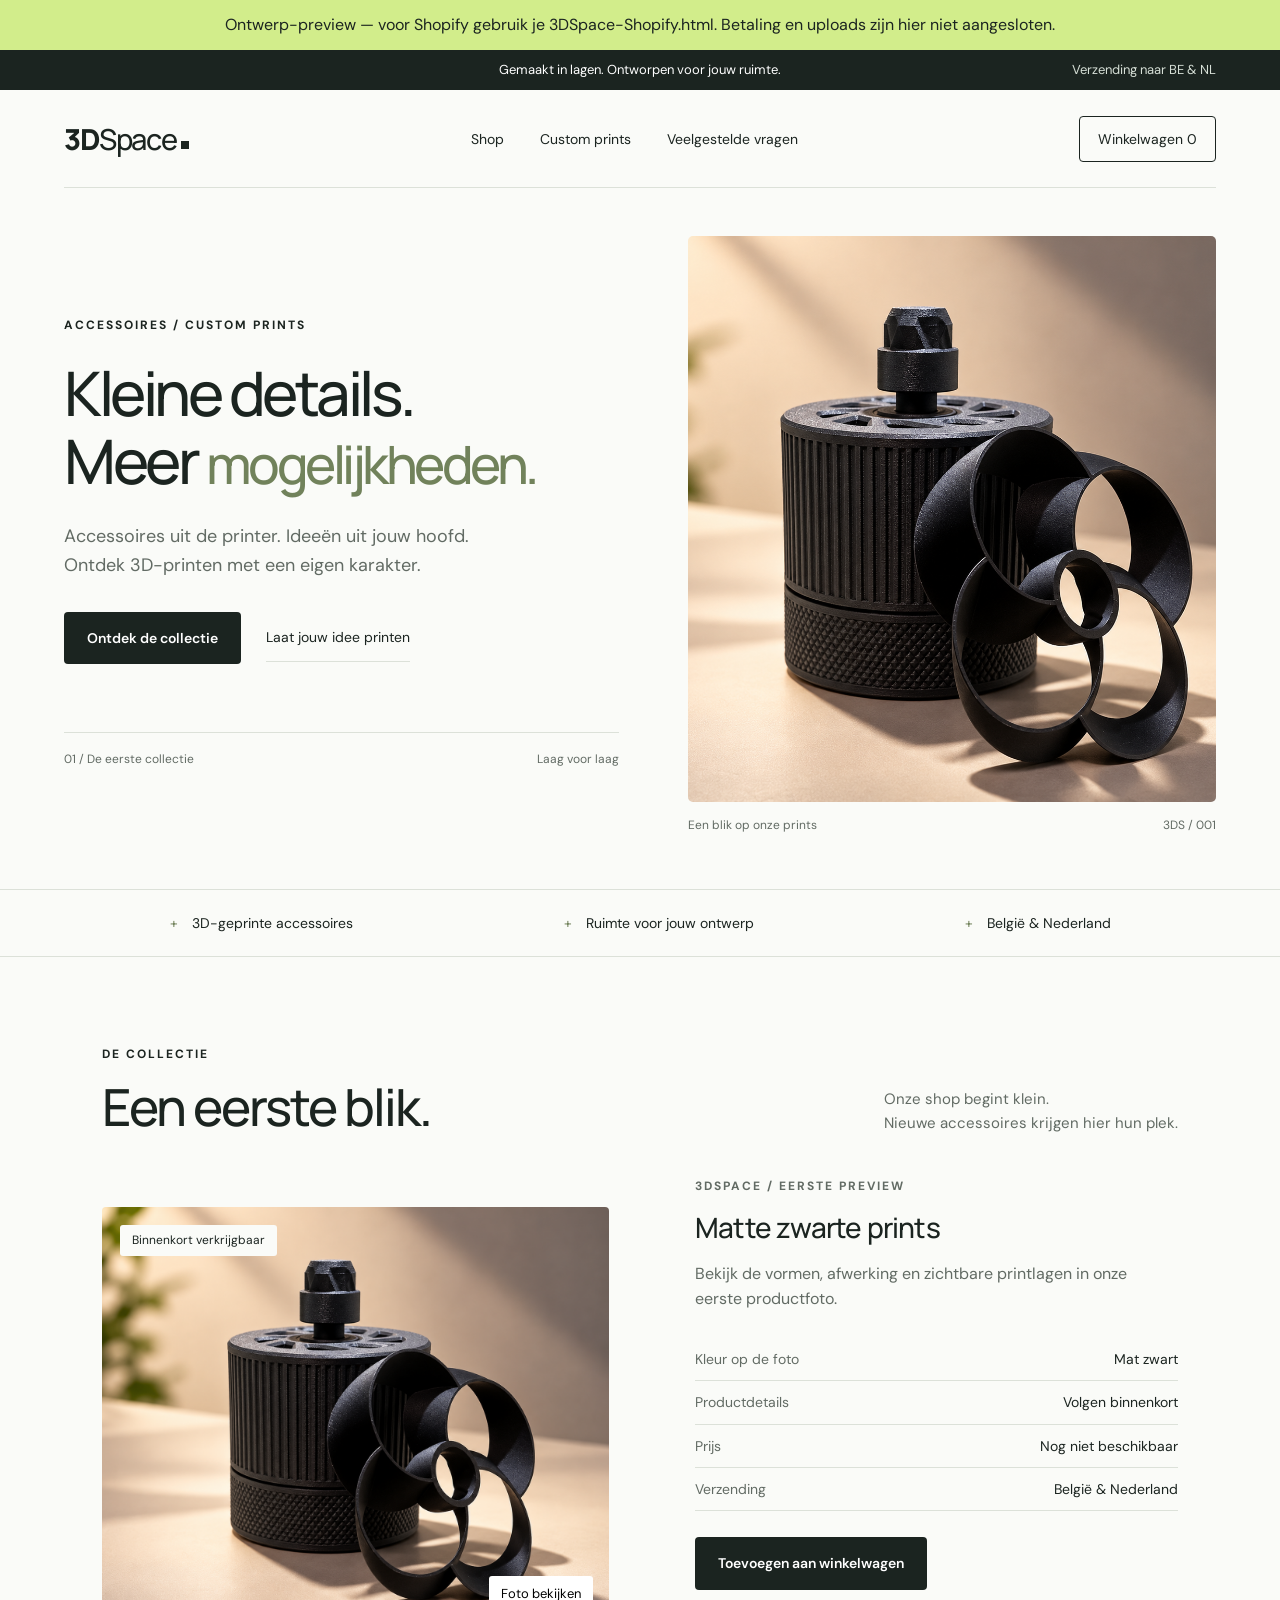
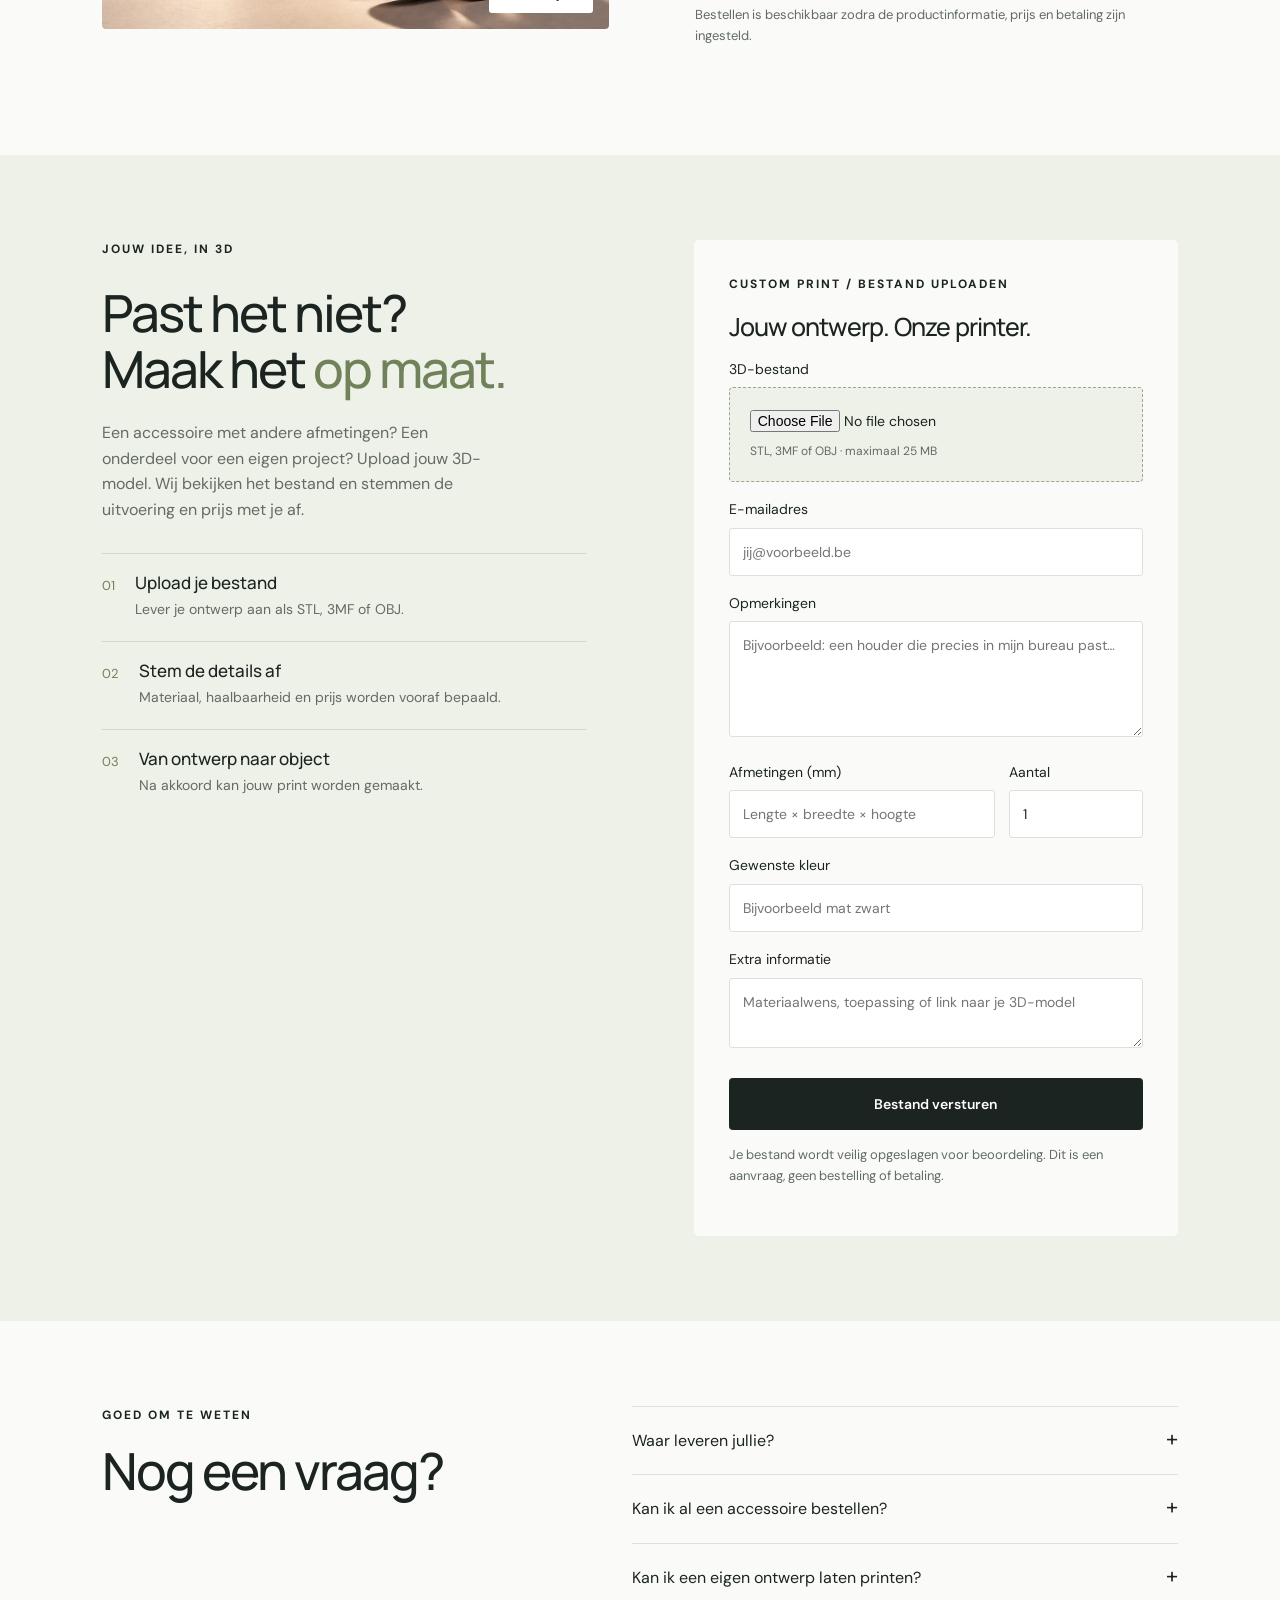
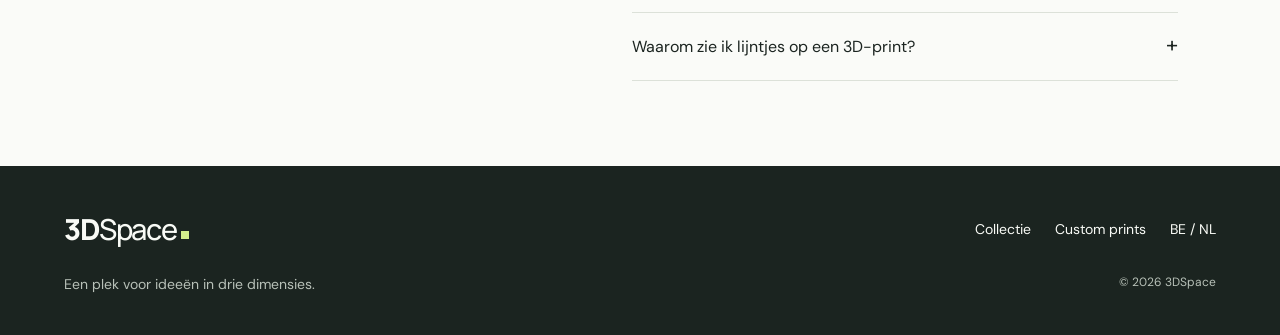
==== commit 2164a795: "Update index.html" ====
--- a/index.html
+++ b/index.html
@@ -1,493 +1,34 @@
-<!DOCTYPE html>
+<!doctype html>
+<html lang="nl"><head><meta charset="utf-8"><meta name="viewport" content="width=device-width,initial-scale=1"><title>3DSpace — Accessoires & custom prints</title><meta name="description" content="3D-geprinte accessoires en prints op maat. Ontdek 3DSpace. Verzending naar België en Nederland."><link rel="icon" type="image/svg+xml" href="data:image/svg+xml,%3Csvg xmlns='http://www.w3.org/2000/svg' viewBox='0 0 32 32'%3E%3Crect width='32' height='32' rx='7' fill='%231a211f'/%3E%3Cpath d='M8 9h16M8 16h16M8 23h16' stroke='%23caf05c' stroke-width='3'/%3E%3C/svg%3E"><style>@import url('https://fonts.googleapis.com/css2?family=DM+Sans:wght@400;500;600;700&family=Manrope:wght@400;500;600;700;800&display=swap');
+:root{--ink:#1b2420;--bg:#fafbf8;--line:#dce1d9;--muted:#626b64;--lime:#d2ed8b}*{box-sizing:border-box}html{scroll-behavior:smooth;scroll-padding-top:30px}body{margin:0;background:var(--bg);color:var(--ink);font-family:'DM Sans',sans-serif;font-size:16px;line-height:1.6}a{color:inherit;text-decoration:none}button,input,textarea{font:inherit}button,a,input,textarea,summary{outline-offset:5px}button{cursor:pointer}img{max-width:100%;display:block}.announcement{background:var(--ink);color:#fff;padding:10px 5%;font-size:13px;text-align:center;position:relative}.announcement span{position:absolute;right:5%;color:#d6dfd6}header{margin:0 5%;height:98px;display:flex;align-items:center;justify-content:space-between;border-bottom:1px solid var(--line);gap:30px}.logo{font-family:Manrope,sans-serif;font-size:29px;font-weight:800;letter-spacing:-1.4px;display:flex;align-items:center}.logo span{font-weight:500}.logo i{width:8px;height:8px;background:var(--ink);margin:12px 0 0 5px}nav{display:flex;gap:36px;font-size:14px}nav a:hover,.text-link:hover{text-decoration:underline;text-underline-offset:6px}.header-cta{font-size:14px;border:1px solid var(--ink);padding:11px 18px;border-radius:4px}main{overflow:hidden}.hero{margin:48px 5% 40px;display:grid;grid-template-columns:1.05fr 1fr;gap:6%;align-items:center}.eyebrow{font-size:12px;letter-spacing:2px;font-weight:700;margin:0 0 24px}h1,h2,h3{font-family:Manrope,sans-serif;line-height:1.1}h1{font-size:clamp(42px,4.8vw,76px);font-weight:500;letter-spacing:-3.5px;margin:0 0 28px}em{font-style:normal;color:#71825b}h1 em{font-size:.86em}.intro{font-size:18px;color:var(--muted);margin-bottom:32px}.actions{display:flex;align-items:center;gap:25px;flex-wrap:wrap}.button{display:inline-flex;align-items:center;justify-content:center;padding:15px 23px;border:0;border-radius:4px;font-size:14px;font-weight:600}.dark{background:var(--ink);color:#fff}.dark:hover{background:#36443a}.text-link{font-size:14px;border-bottom:1px solid var(--line);padding:12px 0}.hero-meta{display:flex;justify-content:space-between;border-top:1px solid var(--line);font-size:12px;color:var(--muted);margin-top:68px;padding-top:17px}.hero-image{margin:0;position:relative}.hero-image img{aspect-ratio:1/1.07;object-fit:cover;border-radius:5px}.hero-image figcaption{display:flex;justify-content:space-between;padding:14px 0;font-size:12px;color:var(--muted)}.strip{border-top:1px solid var(--line);border-bottom:1px solid var(--line);display:flex;justify-content:space-around;padding:22px 5%;font-size:14px}.strip span:before{content:'+';margin-right:14px;color:#71825b}.collection{padding:88px 8% 96px}.section-head{display:flex;justify-content:space-between;align-items:end;margin-bottom:42px}.section-head .eyebrow{margin-bottom:14px}h2{font-size:clamp(34px,4vw,56px);font-weight:500;letter-spacing:-2px;margin:0}.section-head>p{color:var(--muted);font-size:15px;margin:0}.product{display:grid;grid-template-columns:1.05fr 1fr;gap:8%;align-items:center}.product-image{position:relative}.product-image img{aspect-ratio:1.2;object-fit:cover;border-radius:4px}.tag{position:absolute;top:18px;left:18px;background:var(--bg);border-radius:3px;padding:6px 12px;font-size:12px}.zoom{position:absolute;right:16px;bottom:16px;border:0;background:#fff;padding:8px 12px;border-radius:3px;font-size:13px}.product-info .eyebrow{margin-bottom:16px}h3{font-size:28px;letter-spacing:-.8px;font-weight:500;margin:0 0 18px}.product-info>p{color:var(--muted)}dl{margin:26px 0}dl div{display:flex;justify-content:space-between;border-bottom:1px solid var(--line);padding:10px 0;font-size:14px;gap:15px}dt{color:var(--muted)}dd{margin:0;text-align:right}.unavailable{width:100%;background:#e6e9e3;color:#626b64;cursor:default}.small{font-size:13px;line-height:1.6;color:var(--muted);margin-top:15px}.custom{background:#edf1e7;padding:85px 8%;display:grid;grid-template-columns:1fr 1fr;gap:10%}.custom-intro>p:not(.eyebrow){color:var(--muted);max-width:400px;margin:24px 0 30px}ol{list-style:none;padding:0;margin:30px 0 0}ol li{display:flex;gap:20px;border-top:1px solid #d0d7c8;padding:20px 0}ol li>span{font-size:13px;padding-top:2px;color:#71825b}ol h3{font-size:17px;letter-spacing:0;margin:0 0 6px}ol p{font-size:14px;margin:0;color:var(--muted)}form{background:var(--bg);padding:35px;border-radius:5px}form h3{font-size:25px}form .eyebrow{margin-bottom:18px}label{display:block;font-size:14px;margin:16px 0 7px}input,textarea{width:100%;background:#fff;border:1px solid var(--line);padding:12px 13px;border-radius:3px;color:var(--ink);font-size:14px}textarea{resize:vertical}.form-row{display:grid;grid-template-columns:2fr 1fr;gap:14px}form .button{width:100%;margin-top:22px}#feedback{font-size:14px;margin-bottom:0}.faq{padding:85px 8%;display:grid;grid-template-columns:1fr 1.2fr;gap:7%}.faq .eyebrow{margin-bottom:17px}details{border-bottom:1px solid var(--line);padding:21px 0}details:first-child{border-top:1px solid var(--line)}summary{list-style:none;cursor:pointer;display:flex;justify-content:space-between;gap:20px;font-size:16px}summary::-webkit-details-marker{display:none}summary:after{content:'+';font-size:22px;line-height:1}details[open] summary:after{content:'−'}details p{font-size:15px;color:var(--muted);margin:16px 30px 0 0}footer{background:var(--ink);color:#f9fbf6;padding:40px 5%;display:grid;grid-template-columns:1fr 1fr;gap:20px}footer .logo i{background:var(--lime)}footer p{margin:0;font-size:14px;color:#b8c1b8;grid-column:1}footer>div{display:flex;gap:24px;align-items:center;justify-content:flex-end;grid-column:2;grid-row:1;font-size:14px}footer small{color:#b8c1b8;text-align:right;font-size:12px}dialog{border:0;padding:45px 14px 14px;border-radius:5px;width:min(950px,92vw);max-height:92vh;background:#fafbf8}dialog::backdrop{background:#101910bb}dialog img{max-height:78vh;width:100%;object-fit:contain}dialog button{position:absolute;top:8px;right:15px;background:none;border:0;font-size:14px}@media(min-width:1600px){main,header{max-width:1500px;margin-left:auto;margin-right:auto}}@media(max-width:900px){.announcement span{display:none}header{height:80px}.header-cta{display:none}nav{gap:20px}.hero{gap:4%;margin-top:35px}h1{letter-spacing:-2px}.intro{font-size:16px}.hero-meta{margin-top:35px}.collection,.custom,.faq{padding:60px 5%}.custom{gap:5%}form{padding:25px}.product{gap:5%}}@media(max-width:620px){.announcement{font-size:12px}header{flex-wrap:wrap;height:auto;padding:20px 0;gap:15px}.logo{font-size:26px}nav{font-size:13px;gap:18px;width:100%;justify-content:space-between}.hero{grid-template-columns:1fr;gap:26px;margin:35px 5%}.hero .eyebrow{margin-bottom:18px}h1{font-size:47px;letter-spacing:-2.4px}.hero-meta{margin-top:30px}.hero-image img{aspect-ratio:1.2}.strip{gap:12px;flex-wrap:wrap;font-size:12px;padding:17px 4%}.strip span:before{margin-right:6px}.section-head{display:block;margin-bottom:28px}.section-head>p{margin-top:20px}.product,.custom,.faq{grid-template-columns:1fr;gap:32px}.product-info{padding-top:0}.collection{padding-bottom:55px}.custom{padding-top:55px;padding-bottom:55px}form{padding:24px}.faq{gap:28px}footer{grid-template-columns:1fr;gap:16px}footer>div{grid-column:1;grid-row:auto;justify-content:flex-start}footer small{text-align:left}.actions{gap:20px}.hero-meta{font-size:12px}}@media(prefers-reduced-motion:reduce){html{scroll-behavior:auto}}
 
-<html lang="nl">
-<head>
-  <meta charset="UTF-8">
-  <meta name="viewport" content="width=device-width, initial-scale=1.0">
+.file-drop{border:1px dashed #9aa78e;background:#edf1e7;padding:20px;border-radius:4px}.file-drop input{border:0;background:transparent;padding:0;max-width:100%}.file-drop p{font-size:12px;color:var(--muted);margin:8px 0 0}.button:disabled{opacity:.6;cursor:default}
 
-  <title>3D Space — Premium 3D Geprinte Producten</title>
-
-<meta
-name="description"
-content="Ontdek praktische 3D-geprinte producten en laat jouw eigen 3D-ontwerp professioneel printen door 3D Space."
-
->
-
-  <meta name="theme-color" content="#090909">
-
-  <link rel="icon" type="image/png" href="/favicon.png">
-
-  <link rel="preconnect" href="https://fonts.googleapis.com">
-  <link rel="preconnect" href="https://fonts.gstatic.com" crossorigin>
-
-  <link
-    href="https://fonts.googleapis.com/css2?family=Inter:wght@400;500;600;700&family=Space+Grotesk:wght@400;500;600;700&display=swap"
-    rel="stylesheet"
-  >
-
-  <link rel="stylesheet" href="style.css">
-</head>
-
-<body>
-
-  <!-- HEADER -->
-
-  <header class="site-header">
-    <div class="container header-inner">
-
-```
-  <a href="#" class="logo">
-    <span class="logo-mark"></span>
-    3D SPACE
-  </a>
-
-  <nav class="main-nav">
-    <a href="#shop">Shop</a>
-    <a href="#custom">Custom print</a>
-    <a href="#about">Over ons</a>
-  </nav>
-
-  <button class="cart-button" onclick="openCart()">
-    <span>Mandje</span>
-    <span class="cart-number" id="cart-count">0</span>
-  </button>
-
-</div>
-```
-
-  </header>
-
-  <main>
-
-```
-<!-- HERO -->
-<section class="hero">
-  <div class="container hero-grid">
-
-    <div class="hero-content">
-
-      <div class="eyebrow">
-        <span></span>
-        3D printed design
-      </div>
-
-      <h1>
-        Van idee.
-        <br>
-        Naar <em>object.</em>
-      </h1>
-
-      <p class="hero-text">
-        Praktische 3D-geprinte producten, ontworpen om
-        je dagelijks leven slimmer en eenvoudiger te maken.
-      </p>
-
-      <div class="hero-actions">
-        <a href="#shop" class="button button-light">
-          Bekijk producten
-          <span>↗</span>
-        </a>
-
-        <a href="#custom" class="text-link">
-          Laat iets printen
-          <span>↓</span>
-        </a>
-      </div>
-
-      <div class="hero-meta">
-        <div>
-          <strong>01</strong>
-          <span>Ontworpen<br>voor dagelijks gebruik</span>
-        </div>
-
-        <div>
-          <strong>02</strong>
-          <span>Geprint<br>op aanvraag</span>
-        </div>
-
-        <div>
-          <strong>03</strong>
-          <span>Persoonlijk<br>en lokaal</span>
-        </div>
-      </div>
-
-    </div>
-
-    <div class="hero-visual">
-
-      <div class="hero-image-wrap">
-        <img
-          src="images/hero.jpg"
-          alt="3D geprint product van 3D Space"
-        >
-
-        <div class="hero-image-label">
-          <span>3D SPACE</span>
-          <span>EST. 2026</span>
-        </div>
-      </div>
-
-      <div class="floating-card">
-        <span class="floating-dot"></span>
-        <div>
-          <strong>Made to fit.</strong>
-          <small>Designed & printed with care.</small>
-        </div>
-      </div>
-
-    </div>
-
-  </div>
-</section>
-
-
-<!-- SHOP INTRO -->
-<section class="shop-intro" id="shop">
-  <div class="container">
-
-    <div class="section-top">
-      <div>
-        <span class="section-number">01 / SHOP</span>
-        <h2>Objecten die<br><em>werken.</em></h2>
-      </div>
-
-      <p>
-        Geen onnodige producten. Alleen slimme objecten
-        die een probleem oplossen en er goed uitzien.
-      </p>
-    </div>
-
-
-    <!-- PRODUCTS -->
-    <div class="products-grid">
-
-      <!-- PRODUCT 1 -->
-      <article class="product-card product-large">
-
-        <div class="product-image">
-          <img
-            src="images/tv-mount.jpg"
-            alt="TV accessoire"
-          >
-
-          <span class="product-tag">01</span>
-
-          <button
-            class="quick-add"
-            onclick="addToCart('TV Accessoire', 14.99)"
-          >
-            +
-          </button>
-        </div>
-
-        <div class="product-info">
-          <div>
-            <h3>TV Accessoire</h3>
-            <p>Praktische bevestiging voor je setup.</p>
-          </div>
-
-          <strong>€14,99</strong>
-        </div>
-
-      </article>
-
-
-      <!-- PRODUCT 2 -->
-      <article class="product-card product-offset">
-
-        <div class="product-image">
-          <img
-            src="images/cable-organizer.jpg"
-            alt="Cable organizer"
-          >
-
-          <span class="product-tag">02</span>
-
-          <button
-            class="quick-add"
-            onclick="addToCart('Cable Organizer', 7.99)"
-          >
-            +
-          </button>
-        </div>
-
-        <div class="product-info">
-          <div>
-            <h3>Cable Organizer</h3>
-            <p>Houd je kabels netjes en georganiseerd.</p>
-          </div>
-
-          <strong>€7,99</strong>
-        </div>
-
-      </article>
-
-
-      <!-- PRODUCT 3 -->
-      <article class="product-card">
-
-        <div class="product-image">
-          <img
-            src="images/phone-stand.jpg"
-            alt="3D geprinte telefoonstandaard"
-          >
-
-          <span class="product-tag">03</span>
-
-          <button
-            class="quick-add"
-            onclick="addToCart('Phone Stand', 9.99)"
-          >
-            +
-          </button>
-        </div>
-
-        <div class="product-info">
-          <div>
-            <h3>Phone Stand</h3>
-            <p>Minimalistische standaard voor je telefoon.</p>
-          </div>
-
-          <strong>€9,99</strong>
-        </div>
-
-      </article>
-
-    </div>
-
-  </div>
-</section>
-
-
-<!-- CUSTOM PRINT -->
-<section class="custom-section" id="custom">
-  <div class="container">
-
-    <div class="custom-grid">
-
-      <div class="custom-image">
-        <img
-          src="images/custom-print.jpg"
-          alt="Een custom 3D print"
-        >
-
-        <div class="custom-image-number">
-          02
-        </div>
-      </div>
-
-
-      <div class="custom-content">
-
-        <span class="section-number">02 / CUSTOM PRINT</span>
-
-        <h2>
-          Jij bedenkt het.
-          <br>
-          <em>Wij printen het.</em>
-        </h2>
-
-        <p class="custom-intro">
-          Heb je zelf een 3D-model? Stuur je bestand naar ons
-          en wij maken er een echte print van.
-        </p>
-
-
-        <div class="process">
-
-          <div class="process-item">
-            <span>01</span>
-            <div>
-              <h3>Stuur je bestand</h3>
-              <p>Upload of mail je STL, 3MF of ander geschikt bestand.</p>
-            </div>
-          </div>
-
-          <div class="process-item">
-            <span>02</span>
-            <div>
-              <h3>Wij bekijken het</h3>
-              <p>We controleren of het model geschikt is om te printen.</p>
-            </div>
-          </div>
-
-          <div class="process-item">
-            <span>03</span>
-            <div>
-              <h3>Wij printen</h3>
-              <p>Je ontwerp wordt zorgvuldig 3D-geprint.</p>
-            </div>
-          </div>
-
-          <div class="process-item">
-            <span>04</span>
-            <div>
-              <h3>Jouw object</h3>
-              <p>Je ontvangt je eigen ontwerp als echte fysieke print.</p>
-            </div>
-          </div>
-
-        </div>
-
-
-        <a href="mailto:info@3d-san.com" class="button button-outline">
-          Stuur je ontwerp
-          <span>↗</span>
-        </a>
-
-      </div>
-
-    </div>
-
-  </div>
-</section>
-
-
-<!-- ABOUT -->
-<section class="about-section" id="about">
-  <div class="container">
-
-    <div class="about-grid">
-
-      <div>
-        <span class="section-number">03 / 3D SPACE</span>
-      </div>
-
-      <div class="about-copy">
-        <h2>
-          Slimme ideeën.
-          <br>
-          <em>Fysiek gemaakt.</em>
-        </h2>
-
-        <p>
-          3D Space maakt praktische producten die technologie
-          en design combineren. Van kleine organizers tot
-          volledig custom ontwerpen.
-        </p>
-
-        <p>
-          Elk object wordt met aandacht geprint en gecontroleerd
-          voordat het wordt verzonden.
-        </p>
-      </div>
-
-    </div>
-
-  </div>
-</section>
-
-
-<!-- CTA -->
-<section class="final-cta">
-  <div class="container">
-
-    <div class="cta-inner">
-
-      <span class="section-number">READY?</span>
-
-      <h2>
-        Heb je een idee?
-        <br>
-        <em>Maak het echt.</em>
-      </h2>
-
-      <a href="#custom" class="button button-light">
-        Start een custom print
-        <span>↗</span>
-      </a>
-
-    </div>
-
-  </div>
-</section>
-```
-
-  </main>
-
-  <!-- FOOTER -->
-
-  <footer class="site-footer">
-    <div class="container">
-
-```
-  <div class="footer-top">
-
-    <a href="#" class="logo footer-logo">
-      <span class="logo-mark"></span>
-      3D SPACE
-    </a>
-
-    <p>
-      Practical objects.<br>
-      Printed locally.
-    </p>
-
-    <a href="mailto:info@3d-san.com" class="footer-email">
-      info@3d-san.com
-    </a>
-
-  </div>
-
-  <div class="footer-bottom">
-    <span>© 2026 3D Space</span>
-
-    <div>
-      <a href="#shop">Shop</a>
-      <a href="#custom">Custom print</a>
-      <a href="#about">Over ons</a>
-    </div>
-
-    <span>Made with 3D</span>
-  </div>
-
-</div>
-```
-
-  </footer>
-
-  <!-- CART OVERLAY -->
-
-  <div id="cart-overlay" class="cart-overlay" onclick="closeCart()"></div>
-
-  <!-- CART -->
-
-  <aside id="cart" class="cart">
-
-```
-<div class="cart-header">
-  <div>
-    <span class="section-number">YOUR CART</span>
-    <h2>Mandje</h2>
-  </div>
-
-  <button onclick="closeCart()" class="cart-close">
-    ×
-  </button>
-</div>
-
-<div id="cart-items" class="cart-items">
-  <p class="cart-empty">Je mandje is nog leeg.</p>
-</div>
-
-<div class="cart-footer">
-
-  <div class="cart-total">
-    <span>Totaal</span>
-    <strong id="cart-total">€0,00</strong>
-  </div>
-
-  <button onclick="checkout()" class="button button-light cart-checkout">
-    Bestellen
-    <span>↗</span>
-  </button>
-
-</div>
-```
-
-  </aside>
-
-  <script src="script.js"></script>
-
-</body>
-</html>
+.header-cta{background:transparent;color:var(--ink)}#cart{width:min(520px,94vw);padding:30px;max-height:90vh}#cart button{position:static}#cart img{max-height:none}.cart-heading{display:flex;align-items:center;justify-content:space-between;gap:16px;margin-bottom:30px}.cart-heading h2{font-size:30px;letter-spacing:-1px}.cart-heading button{border:0;background:none;font-size:14px}#cart-empty{padding:20px 0 40px}#cart-empty p{margin-bottom:25px}.cart-item{display:grid;grid-template-columns:100px 1fr;gap:20px;border-top:1px solid var(--line);border-bottom:1px solid var(--line);padding:24px 0}.cart-item img{width:100px;height:110px;object-fit:cover;border-radius:4px}.cart-item h3{font-size:18px;margin-bottom:8px}.cart-item p{font-size:14px;color:var(--muted);margin:0 0 14px}.quantity{display:inline-flex;border:1px solid var(--line);border-radius:4px;overflow:hidden}.quantity button{border:0;background:#edf1e7;width:36px;min-height:40px}.quantity input{width:56px;padding:7px;text-align:center;border:0;border-radius:0;font-size:16px}.quantity input::-webkit-inner-spin-button{opacity:1}.remove{display:block;border:0;border-bottom:1px solid var(--line);padding:0;background:none;margin-top:12px;color:var(--muted);font-size:14px}.cart-total{display:flex;justify-content:space-between;gap:15px;font-size:14px;padding-top:25px}.checkout{width:100%;margin-top:10px}.sr-only{position:absolute;width:1px;height:1px;padding:0;margin:-1px;overflow:hidden;clip:rect(0,0,0,0);white-space:nowrap;border:0}[hidden]{display:none!important}@media(max-width:900px){header .cart-open{display:block;padding:9px 12px}.cart-open{font-size:13px}}@media(max-width:620px){header .logo{order:0}header nav{order:2}header .cart-open{order:1}#cart{padding:24px}.cart-heading h2{font-size:26px}.cart-total{flex-wrap:wrap}}
+</style></head>
+<body><p style="padding:12px;text-align:center;background:#d2ed8b;margin:0">Ontwerp-preview — voor Shopify gebruik je 3DSpace-Shopify.html. Betaling en uploads zijn hier niet aangesloten.</p><div class="announcement">Gemaakt in lagen. Ontworpen voor jouw ruimte. <span>Verzending naar BE & NL</span></div><header><a class="logo" href="#">3D<span>Space</span><i></i></a><nav aria-label="Hoofdnavigatie"><a href="#collectie">Shop</a><a href="#custom">Custom prints</a><a href="#vragen">Veelgestelde vragen</a></nav><button class="header-cta cart-open" aria-haspopup="dialog" aria-controls="cart">Winkelwagen <span id="cart-count">0</span></button></header><main>
+<section class="hero"><div class="hero-copy"><p class="eyebrow">ACCESSOIRES / CUSTOM PRINTS</p><h1>Kleine details.<br>Meer <em>mogelijkheden.</em></h1><p class="intro">Accessoires uit de printer. Ideeën uit jouw hoofd.<br>Ontdek 3D-printen met een eigen karakter.</p><div class="actions"><a class="button dark" href="#collectie">Ontdek de collectie</a><a class="text-link" href="#custom">Laat jouw idee printen</a></div><div class="hero-meta"><span>01 / De eerste collectie</span><span>Laag voor laag</span></div></div><figure class="hero-image"><img src="[data-uri]